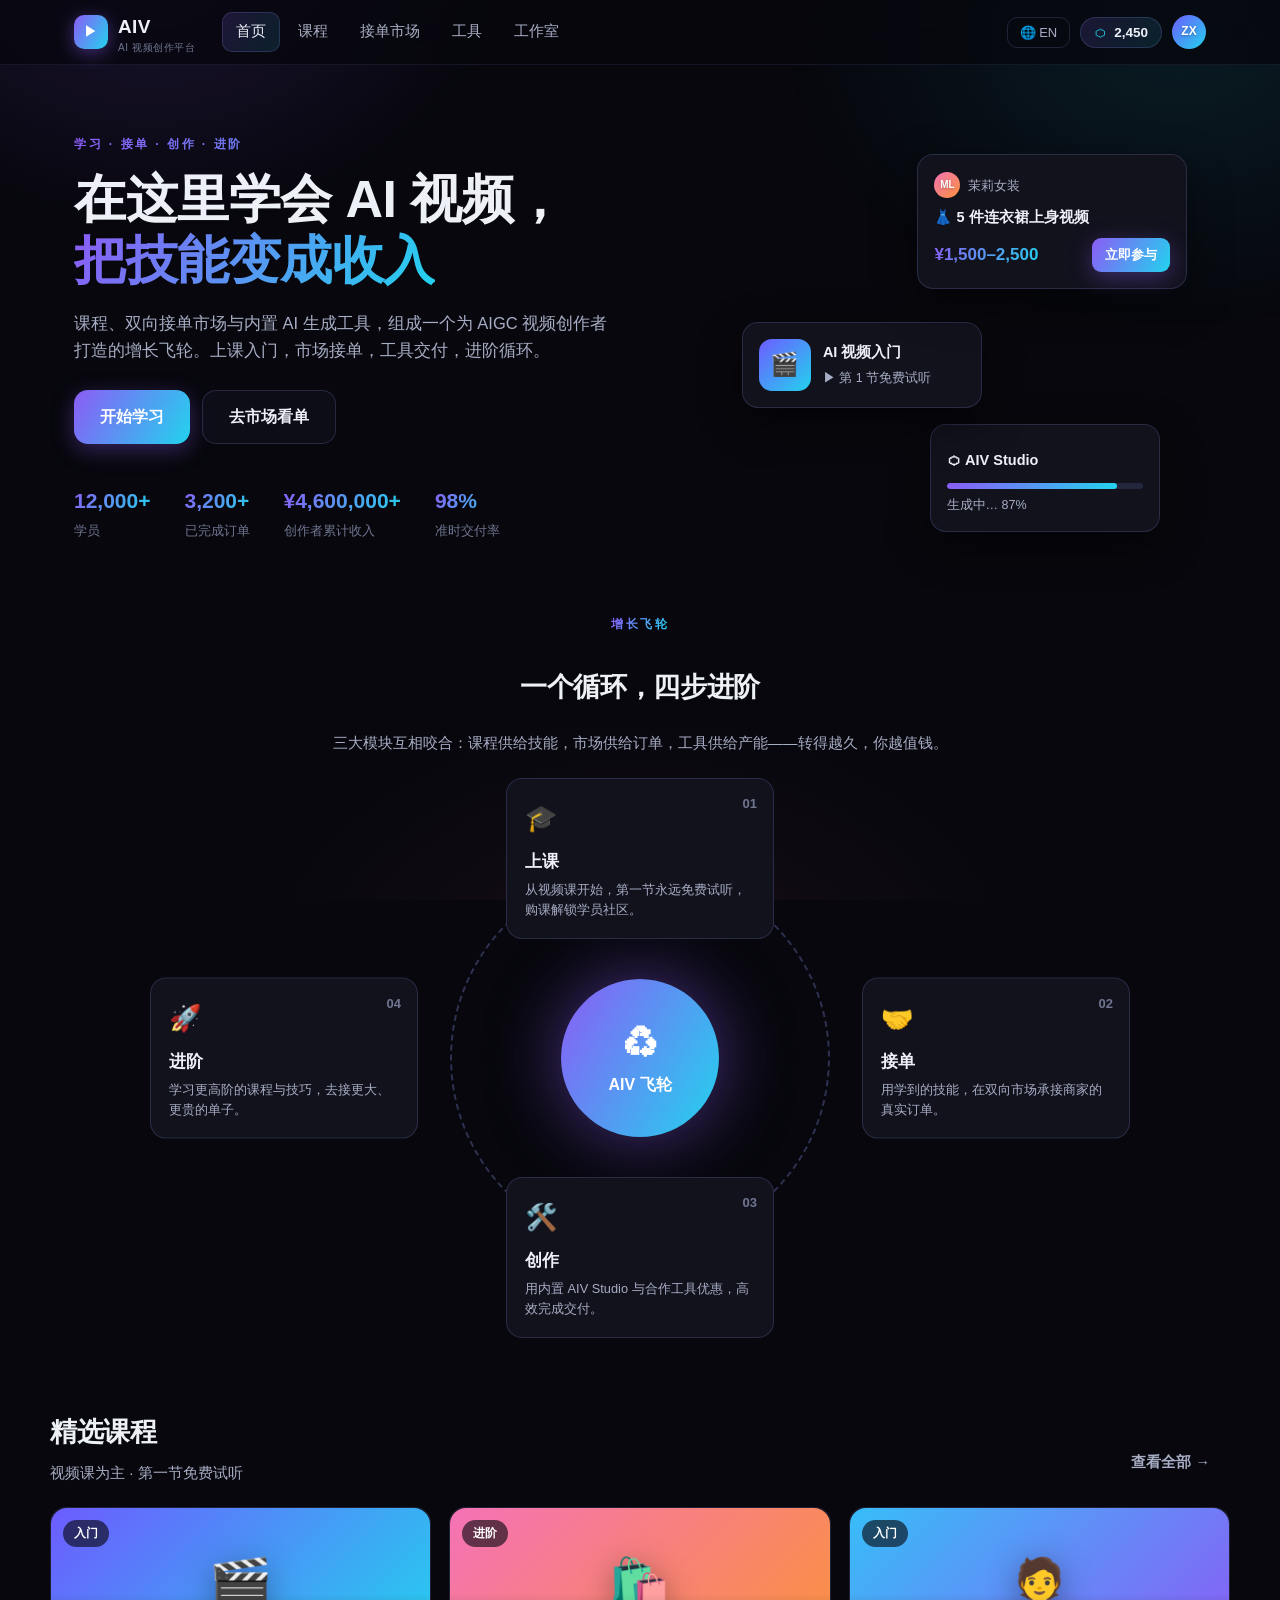
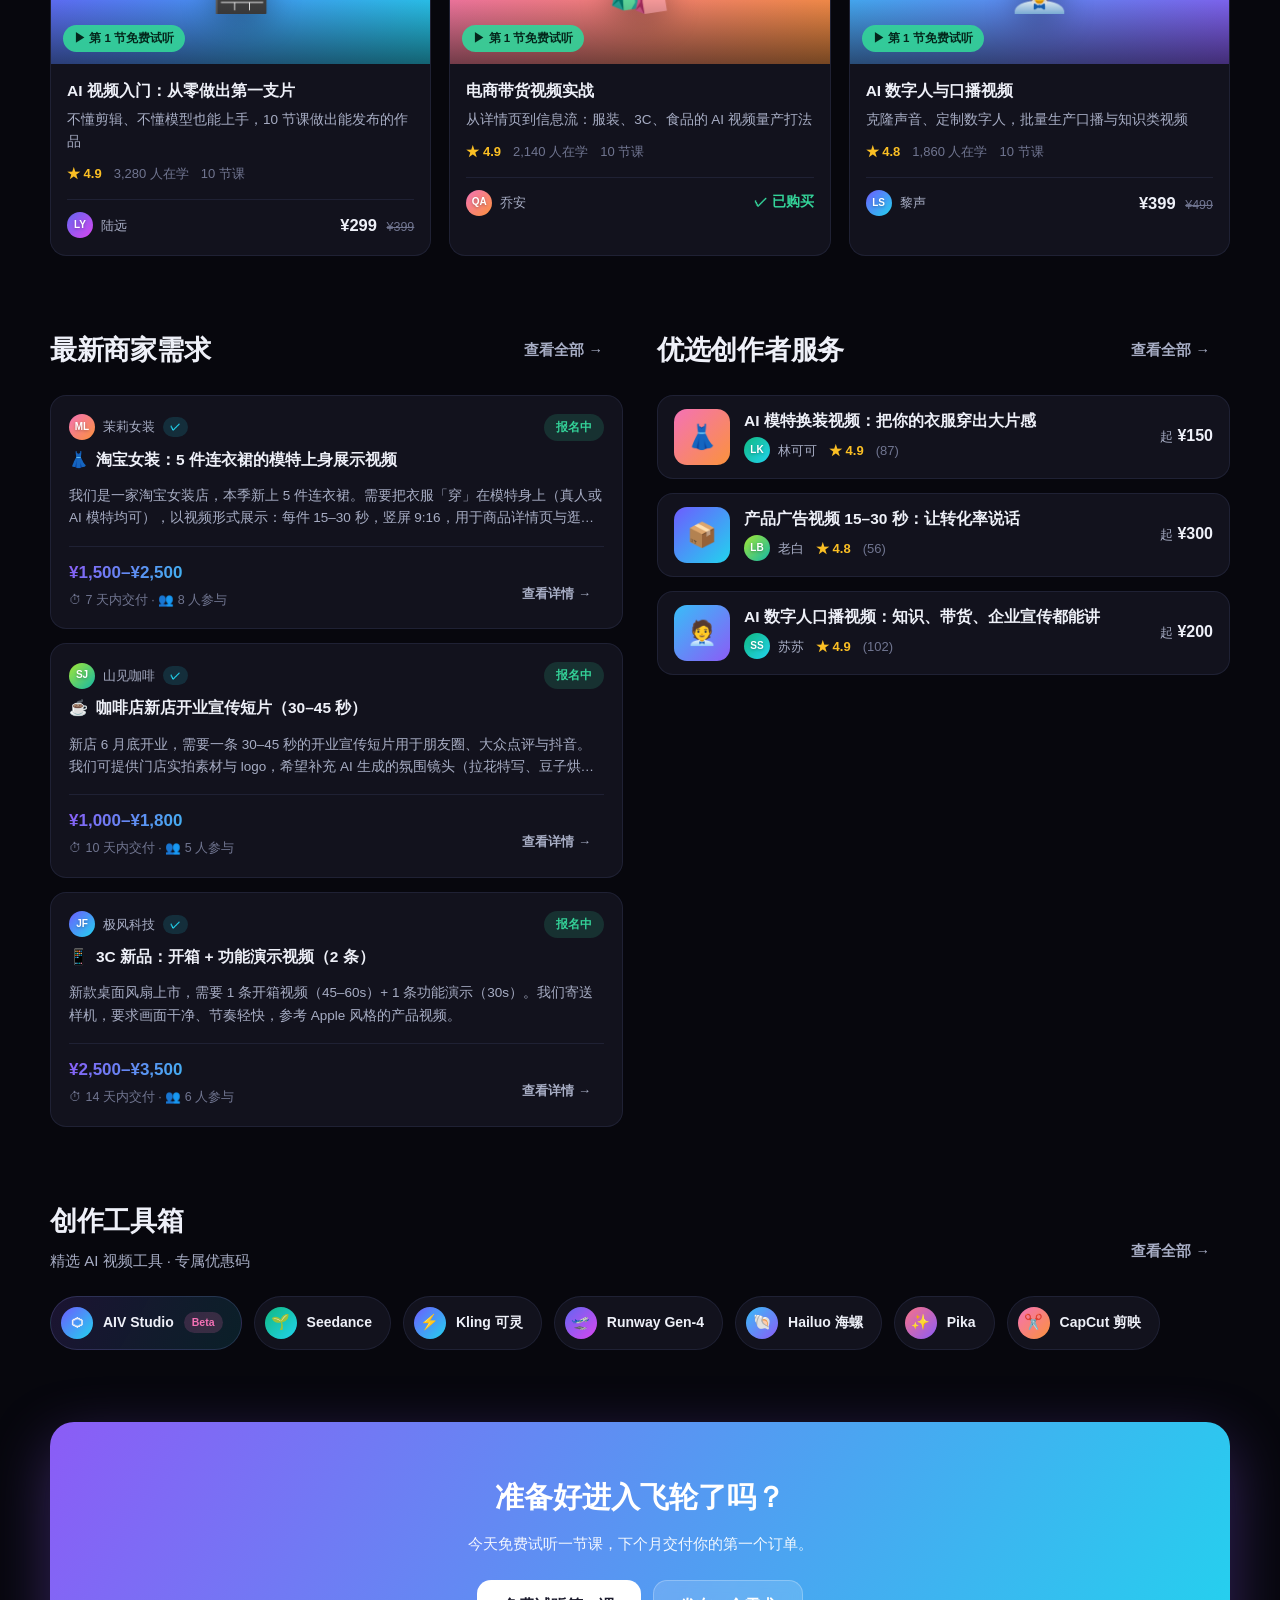
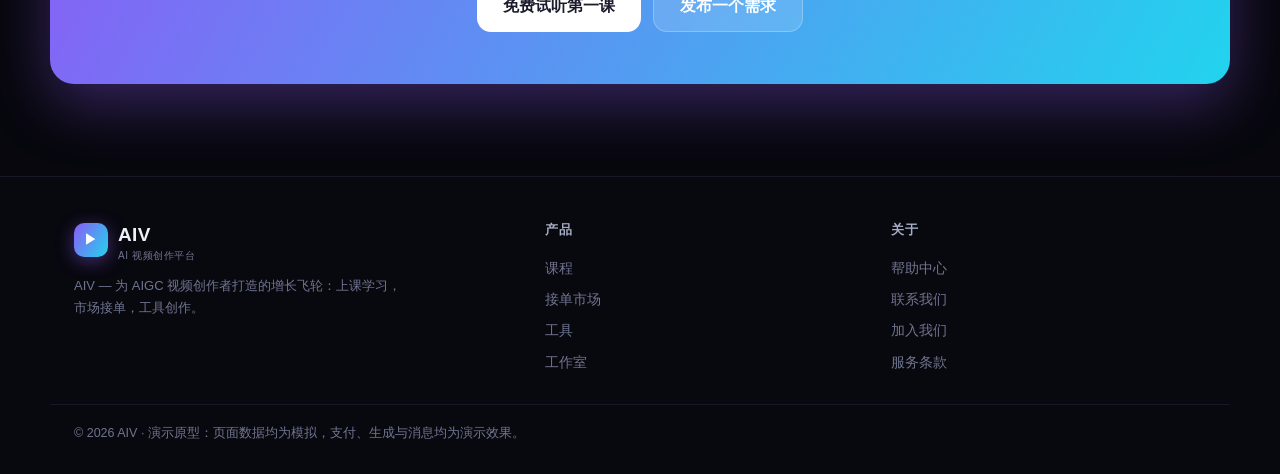
==== index.html @ 436f3bd3 "AIV: bilingual AIGC video platform prototype (courses + marketplace + tools/studio) Static front-end" ====
<!doctype html>
<html lang="zh-CN">
<head>
  <meta charset="utf-8">
  <meta name="viewport" content="width=device-width, initial-scale=1">
  <meta name="description" content="AIV — Learn, earn & create AI videos. 学AI视频、接单赚钱、一站创作。">
  <title>AIV · AI 视频创作平台 — 学习 · 接单 · 创作</title>
  <link rel="icon" href="data:image/svg+xml,<svg xmlns='http://www.w3.org/2000/svg' viewBox='0 0 100 100'><defs><linearGradient id='g' x1='0' y1='0' x2='1' y2='1'><stop offset='0' stop-color='%238b5cf6'/><stop offset='1' stop-color='%2322d3ee'/></linearGradient></defs><rect width='100' height='100' rx='24' fill='url(%23g)'/><path d='M40 30 L72 50 L40 70 Z' fill='white'/></svg>">
  <link rel="stylesheet" href="styles.css">
</head>
<body>
  <div id="bg-glow"></div>
  <header id="nav"></header>
  <main id="app"></main>
  <footer id="footer"></footer>
  <div id="modal-root"></div>
  <div id="toast-root"></div>

  <script src="i18n.js"></script>
  <script src="data.js"></script>
  <script src="core.js"></script>
  <script src="pages.js"></script>
</body>
</html>
---- styles.css ----
/* ========= AIV design system ========= */

:root {
  --bg: #07070d;
  --surface: #0e0e17;
  --card: #12121d;
  --card2: #181827;
  --line: rgba(148, 163, 255, 0.10);
  --line2: rgba(148, 163, 255, 0.18);
  --tx: #eef0f8;
  --tx2: #a7adc4;
  --tx3: #707590;
  --vio: #8b5cf6;
  --cy: #22d3ee;
  --pk: #f472b6;
  --gold: #fbbf24;
  --grn: #34d399;
  --red: #fb7185;
  --grad: linear-gradient(120deg, #8b5cf6, #22d3ee);
  --grad-soft: linear-gradient(120deg, rgba(139, 92, 246, .16), rgba(34, 211, 238, .12));
  --r: 16px;
  --r-sm: 10px;
  --shadow: 0 14px 44px rgba(0, 0, 0, .45);
  --font: -apple-system, BlinkMacSystemFont, "SF Pro Display", "Segoe UI", Roboto, "PingFang SC", "Hiragino Sans GB", "Microsoft YaHei", "Noto Sans SC", sans-serif;
}

* { margin: 0; padding: 0; box-sizing: border-box; }
html { scroll-behavior: smooth; }
body {
  background: var(--bg);
  color: var(--tx);
  font-family: var(--font);
  font-size: 15px;
  line-height: 1.65;
  -webkit-font-smoothing: antialiased;
}
a { color: inherit; text-decoration: none; }
button { font-family: inherit; color: inherit; background: none; border: none; cursor: pointer; font-size: inherit; }
ul, ol { list-style: none; }
img { max-width: 100%; }
::selection { background: rgba(139, 92, 246, .4); }

::-webkit-scrollbar { width: 10px; height: 10px; }
::-webkit-scrollbar-thumb { background: #23233a; border-radius: 6px; }
::-webkit-scrollbar-track { background: transparent; }

/* background glow */
#bg-glow { position: fixed; inset: 0; z-index: -1; pointer-events: none;
  background:
    radial-gradient(560px 420px at 12% -4%, rgba(139, 92, 246, .16), transparent 64%),
    radial-gradient(620px 460px at 92% 4%, rgba(34, 211, 238, .10), transparent 64%),
    radial-gradient(700px 520px at 50% 112%, rgba(244, 114, 182, .07), transparent 64%);
}

.container { max-width: 1180px; margin: 0 auto; padding: 0 24px; }
.section { padding: 36px 0; }
.muted { color: var(--tx2); }
.sm-text { font-size: 12.5px; }
.center { text-align: center; }
.top0 { margin-top: 0 !important; }
.clamp1 { display: -webkit-box; -webkit-line-clamp: 1; -webkit-box-orient: vertical; overflow: hidden; }
.clamp2 { display: -webkit-box; -webkit-line-clamp: 2; -webkit-box-orient: vertical; overflow: hidden; }

/* gradients */
.g1 { background: linear-gradient(135deg, #6d5cff, #22d3ee); }
.g2 { background: linear-gradient(135deg, #f472b6, #fb923c); }
.g3 { background: linear-gradient(135deg, #10b981, #22d3ee); }
.g4 { background: linear-gradient(135deg, #f59e0b, #ef4444); }
.g5 { background: linear-gradient(135deg, #6366f1, #d946ef); }
.g6 { background: linear-gradient(135deg, #38bdf8, #8b5cf6); }
.g7 { background: linear-gradient(135deg, #a3e635, #14b8a6); }
.g8 { background: linear-gradient(135deg, #fb7185, #8b5cf6); }

/* page transition */
.page-enter { animation: fadeUp .4s ease both; }
@keyframes fadeUp { from { opacity: 0; transform: translateY(14px); } to { opacity: 1; transform: none; } }

/* ========= nav ========= */
#nav { position: sticky; top: 0; z-index: 50; background: rgba(7, 7, 13, .78); backdrop-filter: blur(18px); -webkit-backdrop-filter: blur(18px); border-bottom: 1px solid var(--line); }
.nav-inner { display: flex; align-items: center; gap: 26px; height: 64px; }
.logo { display: flex; align-items: center; gap: 10px; font-weight: 800; font-size: 19px; letter-spacing: .4px; }
.logo-mark { width: 34px; height: 34px; border-radius: 10px; background: var(--grad); display: grid; place-items: center; font-size: 13px; color: #fff; box-shadow: 0 4px 18px rgba(139, 92, 246, .45); }
.logo-text small { display: block; font-size: 10px; font-weight: 500; color: var(--tx3); letter-spacing: .6px; line-height: 1.1; }
.nav-links { display: flex; gap: 4px; flex: 1; }
.nav-links a { padding: 8px 14px; border-radius: 10px; color: var(--tx2); font-weight: 500; font-size: 14.5px; transition: .18s; }
.nav-links a:hover { color: var(--tx); background: rgba(148, 163, 255, .08); }
.nav-links a.on { color: var(--tx); background: var(--grad-soft); box-shadow: inset 0 0 0 1px var(--line2); }
.nav-right { display: flex; align-items: center; gap: 10px; }
.lang-btn { padding: 7px 12px; border-radius: 10px; border: 1px solid var(--line2); color: var(--tx2); font-size: 13px; transition: .18s; }
.lang-btn:hover { color: var(--tx); border-color: var(--vio); }
.token-pill { display: flex; align-items: center; gap: 6px; padding: 7px 13px; border-radius: 999px; background: var(--grad-soft); border: 1px solid var(--line2); color: var(--cy); font-size: 13.5px; transition: .18s; }
.token-pill b { color: var(--tx); }
.token-pill:hover { border-color: var(--cy); }
.nav-avatar { border-radius: 50%; transition: .18s; }
.nav-avatar.on .avatar, .nav-avatar:hover .avatar { box-shadow: 0 0 0 2px var(--bg), 0 0 0 4px var(--vio); }

/* ========= avatar ========= */
.avatar { width: 34px; height: 34px; border-radius: 50%; display: inline-grid; place-items: center; font-size: 12px; font-weight: 700; color: #fff; flex: none; text-shadow: 0 1px 3px rgba(0,0,0,.3); }
.avatar.sm { width: 26px; height: 26px; font-size: 10px; }
.avatar.lg { width: 52px; height: 52px; font-size: 17px; }
.avatar.xl { width: 96px; height: 96px; font-size: 30px; box-shadow: 0 0 0 4px var(--bg), 0 0 0 6px var(--line2); }

/* ========= buttons / chips ========= */
.btn { display: inline-flex; align-items: center; justify-content: center; gap: 7px; padding: 10px 20px; border-radius: 12px; font-weight: 600; font-size: 14.5px; transition: .18s; white-space: nowrap; }
.btn.primary { background: var(--grad); color: #fff; box-shadow: 0 6px 22px rgba(139, 92, 246, .35); }
.btn.primary:hover { transform: translateY(-1px); box-shadow: 0 10px 28px rgba(139, 92, 246, .5); }
.btn.outline { border: 1px solid var(--line2); color: var(--tx); background: rgba(148, 163, 255, .04); }
.btn.outline:hover { border-color: var(--vio); background: rgba(139, 92, 246, .1); }
.btn.ghost { color: var(--tx2); }
.btn.ghost:hover { color: var(--tx); background: rgba(148, 163, 255, .08); }
.btn.white { background: #fff; color: #1b1b2c; }
.btn.white:hover { transform: translateY(-1px); }
.btn.glass { background: rgba(255, 255, 255, .14); color: #fff; backdrop-filter: blur(6px); border: 1px solid rgba(255, 255, 255, .25); }
.btn.glass:hover { background: rgba(255, 255, 255, .22); }
.btn.lg { padding: 13px 26px; font-size: 15.5px; border-radius: 14px; }
.btn.sm { padding: 6px 13px; font-size: 13px; border-radius: 9px; }
.btn.block { width: 100%; margin-top: 10px; }

.chips { display: flex; gap: 8px; flex-wrap: wrap; margin-bottom: 22px; }
.chip { padding: 7px 16px; border-radius: 999px; border: 1px solid var(--line2); color: var(--tx2); font-size: 13.5px; transition: .18s; }
.chip:hover { color: var(--tx); border-color: var(--vio); }
.chip.on { background: var(--grad); color: #fff; border-color: transparent; font-weight: 600; }

/* ========= hero ========= */
.hero { display: grid; grid-template-columns: 1.15fr .85fr; gap: 40px; align-items: center; padding-top: 64px; padding-bottom: 30px; }
.eyebrow { font-size: 12px; font-weight: 700; letter-spacing: 2.5px; text-transform: uppercase; background: var(--grad); -webkit-background-clip: text; background-clip: text; color: transparent; margin-bottom: 14px; }
.hero h1 { font-size: clamp(34px, 4.6vw, 52px); line-height: 1.18; font-weight: 800; letter-spacing: -.5px; }
.grad-text { background: var(--grad); -webkit-background-clip: text; background-clip: text; color: transparent; }
.hero-sub { color: var(--tx2); font-size: 16.5px; margin: 18px 0 26px; max-width: 540px; }
.cta-row { display: flex; gap: 12px; flex-wrap: wrap; }
.cta-row.center { justify-content: center; }
.hero-stats { display: flex; gap: 34px; margin-top: 40px; flex-wrap: wrap; }
.hstat b { display: block; font-size: 21px; font-weight: 800; background: var(--grad); -webkit-background-clip: text; background-clip: text; color: transparent; }
.hstat span { color: var(--tx3); font-size: 12.5px; }

.hero-right { position: relative; height: 420px; }
.float-card { position: absolute; background: var(--card); border: 1px solid var(--line2); border-radius: var(--r); padding: 16px; box-shadow: var(--shadow); animation: floaty 6s ease-in-out infinite; }
.fc1 { top: 6%; right: 4%; width: 270px; z-index: 3; }
.fc2 { top: 46%; left: 0; width: 240px; display: flex; gap: 12px; align-items: center; animation-delay: 1.6s; z-index: 2; }
.fc3 { bottom: 4%; right: 10%; width: 230px; animation-delay: 3s; z-index: 1; }
.fc-title { font-weight: 700; margin: 8px 0; font-size: 14.5px; }
.fc2 .fc-title { margin: 0 0 3px; }
.fc-foot { display: flex; align-items: center; justify-content: space-between; }
.fc-course-cover { width: 52px; height: 52px; border-radius: 13px; display: grid; place-items: center; font-size: 23px; flex: none; }
@keyframes floaty { 0%, 100% { transform: translateY(0); } 50% { transform: translateY(-12px); } }
.gen-bar { height: 6px; border-radius: 4px; background: rgba(148, 163, 255, .14); overflow: hidden; margin: 10px 0 6px; }
.gen-fill { height: 100%; width: 87%; border-radius: 4px; background: var(--grad); animation: genfill 2.6s ease-in-out infinite alternate; }
.gen-fill.slow { animation: genfill2 8.5s linear forwards; }
@keyframes genfill { from { width: 55%; } to { width: 92%; } }
@keyframes genfill2 { from { width: 4%; } to { width: 96%; } }

/* ========= sections ========= */
.sec-head { display: flex; align-items: flex-end; justify-content: space-between; gap: 16px; margin-bottom: 22px; }
.sec-head.center { flex-direction: column; align-items: center; text-align: center; }
.sec-head h2 { font-size: 27px; font-weight: 800; letter-spacing: -.3px; }
.sec-sub { color: var(--tx2); margin-top: 6px; max-width: 640px; }
.page-head { padding-top: 44px; }
.page-head h1 { font-size: 33px; font-weight: 800; letter-spacing: -.4px; }
.page-head-row { display: flex; align-items: flex-start; justify-content: space-between; gap: 18px; flex-wrap: wrap; }
.head-actions { display: flex; gap: 10px; align-items: center; }
.block-title { font-size: 19px; font-weight: 750; margin: 30px 0 14px; }
.count { display: inline-grid; place-items: center; min-width: 22px; height: 22px; padding: 0 7px; border-radius: 999px; background: rgba(139, 92, 246, .22); color: #c4b5fd; font-size: 12px; font-weight: 700; vertical-align: 2px; }

/* ========= grids / cards ========= */
.grid { display: grid; gap: 18px; }
.grid.cols3 { grid-template-columns: repeat(3, 1fr); }
.grid.cols2 { grid-template-columns: repeat(2, 1fr); }
.gap-lg { gap: 34px; }
.stack { display: grid; gap: 14px; }
.stack.sm-gap { gap: 10px; }

.card { background: var(--card); border: 1px solid var(--line); border-radius: var(--r); transition: .2s; }
a.card:hover, .work-card:hover { transform: translateY(-3px); border-color: var(--line2); box-shadow: var(--shadow); }
.card-body { padding: 16px; }
.card-body.tight { padding: 12px 14px; }
.card-title { font-size: 15.5px; font-weight: 700; line-height: 1.45; }
.card-sub { color: var(--tx2); font-size: 13.5px; margin-top: 6px; }
.t-emoji { margin-right: 8px; }

.cover { position: relative; height: 156px; border-radius: var(--r) var(--r) 0 0; display: grid; place-items: center; overflow: hidden; }
.cover.sm { height: 120px; }
.cover-emoji { font-size: 52px; filter: drop-shadow(0 6px 16px rgba(0, 0, 0, .35)); }
.cover::after { content: ''; position: absolute; inset: 0; background: linear-gradient(180deg, transparent 55%, rgba(7, 7, 13, .55)); }
.badge { position: absolute; padding: 4px 11px; border-radius: 999px; font-size: 11.5px; font-weight: 700; z-index: 2; }
.badge.lvl { top: 12px; left: 12px; background: rgba(7, 7, 13, .62); backdrop-filter: blur(6px); color: #fff; }
.badge.lvl.static { position: static; background: rgba(139, 92, 246, .2); color: #c4b5fd; }
.badge.trial { bottom: 12px; left: 12px; background: rgba(52, 211, 153, .92); color: #04261b; }
.badge.trial.sm { position: static; font-size: 10.5px; padding: 2px 8px; background: rgba(52, 211, 153, .18); color: var(--grn); }

.meta-row { display: flex; align-items: center; gap: 12px; color: var(--tx3); font-size: 13px; margin-top: 10px; flex-wrap: wrap; }
.meta-row.lg { font-size: 14px; margin: 14px 0 4px; }
.rating { color: var(--gold); font-weight: 700; }
.stars .star { color: #3a3a55; font-size: 13px; }
.stars .star.on { color: var(--gold); }
.card-foot { display: flex; align-items: center; justify-content: space-between; margin-top: 14px; padding-top: 12px; border-top: 1px solid var(--line); }
.who { display: inline-flex; align-items: center; gap: 8px; font-size: 13px; color: var(--tx2); }
.who.lg { font-size: 14.5px; gap: 12px; margin: 10px 0; }
.price { font-weight: 800; font-size: 16.5px; }
.price s { color: var(--tx3); font-weight: 500; font-size: 12.5px; margin-left: 5px; }
.enrolled-tag { color: var(--grn); font-size: 13.5px; }

/* brief card */
.brief-card { padding: 18px; display: flex; flex-direction: column; gap: 8px; }
.brief-top { display: flex; align-items: center; justify-content: space-between; gap: 10px; flex-wrap: wrap; }
.brief-top.lg { margin-bottom: 14px; }
.status { padding: 4px 12px; border-radius: 999px; font-size: 11.5px; font-weight: 700; }
.status.open { background: rgba(52, 211, 153, .16); color: var(--grn); }
.status.review { background: rgba(251, 191, 36, .15); color: var(--gold); }
.status.prog, .status.done { background: rgba(34, 211, 238, .14); color: var(--cy); }
.vbadge { display: inline-flex; align-items: center; gap: 3px; padding: 1px 7px; border-radius: 999px; background: rgba(34, 211, 238, .15); color: var(--cy); font-size: 10.5px; font-weight: 700; }
.minebadge { padding: 1px 8px; border-radius: 999px; background: rgba(244, 114, 182, .16); color: var(--pk); font-size: 10.5px; font-weight: 700; }
.brief-foot { display: flex; align-items: flex-end; justify-content: space-between; margin-top: 8px; padding-top: 12px; border-top: 1px solid var(--line); }
.brief-budget { font-weight: 800; font-size: 17px; background: var(--grad); -webkit-background-clip: text; background-clip: text; color: transparent; }
.brief-meta { color: var(--tx3); font-size: 12.5px; margin-top: 3px; }

/* gig card */
.gig-card .card-body { display: flex; flex-direction: column; gap: 2px; }
.lvl-tag { padding: 2px 8px; border-radius: 999px; background: rgba(139, 92, 246, .16); color: #c4b5fd; font-size: 10.5px; font-weight: 700; }
.dot-on { width: 8px; height: 8px; border-radius: 50%; background: var(--grn); display: inline-block; box-shadow: 0 0 8px var(--grn); }
.cert-mini { color: #c4b5fd; }
.gig-row { display: flex; align-items: center; gap: 14px; padding: 13px 16px; }
.gig-row-cover { width: 56px; height: 56px; border-radius: 13px; display: grid; place-items: center; font-size: 24px; flex: none; }
.gig-row-body { flex: 1; min-width: 0; }
.gig-row-body .meta-row { margin-top: 5px; }
.gig-row-price { text-align: right; }
.gig-row-price b { font-size: 16px; }

/* ========= flywheel ========= */
.fly-wrap { position: relative; height: 560px; max-width: 980px; margin: 10px auto 0; }
.fly-ring { position: absolute; top: 50%; left: 50%; width: 380px; height: 380px; margin: -190px 0 0 -190px; border: 2px dashed rgba(148, 163, 255, .28); border-radius: 50%; animation: spin 40s linear infinite; }
.fly-ring::before, .fly-ring::after { content: '➤'; position: absolute; color: var(--vio); font-size: 17px; }
.fly-ring::before { top: -11px; left: 50%; transform: rotate(0deg); }
.fly-ring::after { bottom: -11px; left: 50%; transform: rotate(180deg); }
@keyframes spin { to { transform: rotate(360deg); } }
.fly-hub { position: absolute; top: 50%; left: 50%; transform: translate(-50%, -50%); width: 158px; height: 158px; border-radius: 50%; background: var(--grad); display: grid; place-items: center; align-content: center; gap: 4px; font-weight: 800; font-size: 16px; color: #fff; box-shadow: 0 0 70px rgba(139, 92, 246, .5); text-align: center; z-index: 2; }
.fly-hub span { font-size: 30px; animation: spin 9s linear infinite; }
.fly-node { position: absolute; width: 268px; background: var(--card); border: 1px solid var(--line2); border-radius: var(--r); padding: 18px; transition: .2s; z-index: 3; }
.fly-node:hover { transform: translateY(-4px); border-color: var(--vio); box-shadow: var(--shadow); }
.fly-node h4 { font-size: 16.5px; margin: 8px 0 5px; }
.fly-node p { color: var(--tx2); font-size: 12.8px; line-height: 1.55; }
.fly-num { position: absolute; top: 14px; right: 16px; font-weight: 800; font-size: 13px; color: var(--tx3); }
.fly-icon { font-size: 26px; }
.fly-node.n1 { top: 0; left: 50%; transform: translateX(-50%); }
.fly-node.n2 { top: 50%; right: 0; transform: translateY(-50%); }
.fly-node.n3 { bottom: 0; left: 50%; transform: translateX(-50%); }
.fly-node.n4 { top: 50%; left: 0; transform: translateY(-50%); }
.fly-node.n1:hover { transform: translateX(-50%) translateY(-4px); }
.fly-node.n3:hover { transform: translateX(-50%) translateY(-4px); }
.fly-node.n2:hover, .fly-node.n4:hover { transform: translateY(calc(-50% - 4px)); }

/* ========= tool strip / cards ========= */
.tool-strip { display: flex; gap: 12px; flex-wrap: wrap; }
.tool-pill { display: inline-flex; align-items: center; gap: 10px; padding: 10px 18px 10px 10px; border-radius: 999px; background: var(--card); border: 1px solid var(--line); font-weight: 650; font-size: 14px; transition: .18s; }
.tool-pill:hover { border-color: var(--vio); transform: translateY(-2px); }
.tool-pill .tool-logo { width: 32px; height: 32px; border-radius: 50%; font-size: 15px; }
.studio-pill { background: var(--grad-soft); border-color: var(--line2); }
.beta-tag { padding: 2px 8px; border-radius: 999px; background: rgba(244, 114, 182, .18); color: var(--pk); font-size: 10.5px; font-weight: 800; vertical-align: 4px; }

.tool-card { padding: 18px; display: flex; flex-direction: column; gap: 10px; }
.tool-head { display: flex; align-items: center; gap: 12px; }
.tool-head > div { flex: 1; }
.tool-logo { width: 46px; height: 46px; border-radius: 13px; display: grid; place-items: center; font-size: 21px; flex: none; }
.deal-badge { padding: 3px 10px; border-radius: 999px; background: rgba(251, 191, 36, .14); color: var(--gold); font-size: 11px; font-weight: 800; }
.deal-line { font-size: 13.5px; color: var(--grn); font-weight: 600; }
.code-row { display: flex; align-items: center; gap: 9px; margin-top: 2px; flex-wrap: wrap; }
.promo { flex: 1; min-width: 90px; padding: 8px 13px; border-radius: 10px; border: 1.5px dashed var(--line2); background: rgba(148, 163, 255, .05); font-weight: 800; letter-spacing: 1.5px; font-size: 13.5px; color: var(--cy); text-align: center; }

/* studio banner */
.studio-banner { display: grid; grid-template-columns: 1.1fr .9fr; gap: 28px; align-items: center; background: linear-gradient(120deg, rgba(139, 92, 246, .28), rgba(34, 211, 238, .16)), var(--card); border: 1px solid var(--line2); border-radius: 22px; padding: 30px 34px; transition: .2s; }
.studio-banner:hover { border-color: var(--vio); box-shadow: var(--shadow); }
.sb-title { font-size: 23px; font-weight: 800; margin-bottom: 8px; }
.sb-left p { color: var(--tx2); margin-bottom: 16px; }
.sb-right { background: rgba(7, 7, 13, .5); border: 1px solid var(--line2); border-radius: var(--r); padding: 18px; }
.sb-prompt { font-size: 13.5px; color: var(--tx2); font-style: italic; }

/* ========= CTA band ========= */
.cta-band { background: var(--grad); border-radius: 24px; padding: 52px 30px; text-align: center; color: #fff; box-shadow: 0 20px 60px rgba(139, 92, 246, .35); }
.cta-band h2 { font-size: 29px; font-weight: 800; }
.cta-band p { opacity: .92; margin: 10px 0 24px; }

/* ========= detail pages ========= */
.detail-grid { display: grid; grid-template-columns: 1fr 332px; gap: 34px; align-items: start; }
.detail-main { min-width: 0; }
.detail-side { position: sticky; top: 84px; display: grid; gap: 16px; }
.crumb { color: var(--tx3); font-size: 13.5px; display: inline-block; margin-bottom: 14px; transition: .15s; }
.crumb:hover { color: var(--tx); }
.detail-title { font-size: 27px; font-weight: 800; line-height: 1.3; letter-spacing: -.3px; margin-bottom: 8px; }
.detail-desc { color: var(--tx2); font-size: 15px; margin-top: 10px; }
.side-card { padding: 20px; }
.side-card h4 { font-size: 14.5px; margin-bottom: 10px; }
.side-price { font-size: 27px; font-weight: 800; }
.side-price s { font-size: 14px; color: var(--tx3); font-weight: 500; margin-left: 6px; }
.side-budget-label { color: var(--tx3); font-size: 12px; font-weight: 700; letter-spacing: 1px; text-transform: uppercase; }
.side-rows { margin-top: 14px; display: grid; gap: 2px; }
.side-row { display: flex; justify-content: space-between; padding: 8px 0; border-bottom: 1px solid var(--line); font-size: 13.5px; color: var(--tx2); }
.side-row:last-child { border-bottom: 0; }
.side-row b { color: var(--tx); }
.divider { height: 1px; background: var(--line); margin: 18px 0 14px; }
.inc-list { display: grid; gap: 9px; color: var(--tx2); font-size: 13.5px; }
.side-enrolled { color: var(--grn); font-weight: 800; font-size: 16px; margin-bottom: 10px; }
.next-card .next-course { display: flex; gap: 12px; align-items: center; margin-top: 8px; transition: .15s; }
.next-card .next-course:hover { opacity: .85; }
.next-course b { font-size: 14px; line-height: 1.4; display: block; }

/* player */
.player { position: relative; border-radius: 18px; aspect-ratio: 16 / 9; margin: 22px 0 26px; overflow: hidden; display: flex; flex-direction: column; justify-content: space-between; border: 1px solid var(--line2); }
.player::before { content: ''; position: absolute; inset: 0; background: radial-gradient(420px 300px at 50% 30%, rgba(255, 255, 255, .14), transparent 60%), linear-gradient(180deg, rgba(7, 7, 13, .25), rgba(7, 7, 13, .82)); }
.player-center { flex: 1; display: grid; place-items: center; position: relative; }
.play-btn { width: 76px; height: 76px; border-radius: 50%; background: rgba(255, 255, 255, .94); color: #15152a; font-size: 25px; display: grid; place-items: center; padding-left: 5px; box-shadow: 0 14px 44px rgba(0, 0, 0, .5); transition: .2s; }
.play-btn:hover { transform: scale(1.08); }
.player-bar { position: relative; display: flex; align-items: center; gap: 12px; padding: 14px 18px 10px; font-size: 13.5px; font-weight: 600; }
.player-bar .l-dur { margin-left: auto; }
.player-progress { position: relative; height: 4px; background: rgba(255, 255, 255, .16); margin: 0 18px 14px; border-radius: 4px; overflow: hidden; }
.pp-fill { width: 0; height: 100%; background: var(--grad); border-radius: 4px; }
.player.playing .pp-fill { animation: genfill2 60s linear forwards; }
.eq { display: none; gap: 2.5px; align-items: flex-end; height: 14px; }
.eq i { width: 3px; background: var(--cy); border-radius: 2px; animation: eq 0.9s ease-in-out infinite; }
.eq i:nth-child(1) { height: 60%; }
.eq i:nth-child(2) { height: 100%; animation-delay: .2s; }
.eq i:nth-child(3) { height: 75%; animation-delay: .45s; }
@keyframes eq { 0%, 100% { transform: scaleY(.5); } 50% { transform: scaleY(1); } }
.player.playing .eq { display: inline-flex; }
.player.playing .play-btn { opacity: 0; pointer-events: none; }

/* tabs */
.tabs { display: flex; gap: 4px; border-bottom: 1px solid var(--line); margin-top: 26px; overflow-x: auto; scrollbar-width: none; }
.tabs::-webkit-scrollbar { display: none; }
.tab { padding: 11px 18px; color: var(--tx2); font-weight: 600; font-size: 14.5px; border-bottom: 2px solid transparent; margin-bottom: -1px; white-space: nowrap; transition: .15s; }
.tab:hover { color: var(--tx); }
.tab.on { color: var(--tx); border-bottom-color: var(--vio); }
.tab-body { padding-top: 22px; }
.sub-tabs { display: flex; gap: 8px; margin-bottom: 16px; }

/* course detail bits */
.learn-grid { display: grid; grid-template-columns: 1fr 1fr; gap: 10px; }
.learn-item { background: var(--card); border: 1px solid var(--line); border-radius: var(--r-sm); padding: 12px 15px; font-size: 13.8px; color: var(--tx2); }
.instructor-card { display: flex; align-items: center; gap: 15px; padding: 18px; }
.instructor-card > div { flex: 1; }
.instructor-card p { font-size: 13px; }
.lessons { display: grid; gap: 8px; }
.lesson { display: flex; align-items: center; gap: 14px; background: var(--card); border: 1px solid var(--line); border-radius: var(--r-sm); padding: 13px 16px; cursor: pointer; transition: .15s; }
.lesson:hover { border-color: var(--line2); background: var(--card2); }
.lesson.locked { opacity: .55; }
.l-idx { font-weight: 800; color: var(--tx3); font-size: 12.5px; width: 22px; }
.l-title { flex: 1; font-size: 14px; font-weight: 550; }
.l-dur { color: var(--tx3); font-size: 12.5px; font-variant-numeric: tabular-nums; }
.l-ico { width: 26px; text-align: center; font-size: 12px; color: var(--cy); }

/* community */
.post-compose { display: flex; gap: 10px; align-items: center; margin-bottom: 16px; }
.post-compose .f-input { flex: 1; margin: 0; }
.post { background: var(--card); border: 1px solid var(--line); border-radius: var(--r); padding: 16px 18px; margin-bottom: 12px; }
.post.pinned { border-color: rgba(251, 191, 36, .35); background: linear-gradient(120deg, rgba(251, 191, 36, .05), transparent 50%), var(--card); }
.post-head { display: flex; align-items: center; gap: 10px; justify-content: space-between; flex-wrap: wrap; }
.pin-tag { color: var(--gold); font-size: 11.5px; font-weight: 700; }
.post-body { margin: 10px 0 8px; font-size: 14px; color: var(--tx); }
.post-foot { color: var(--tx3); font-size: 12.5px; }
.community-locked { position: relative; border-radius: var(--r); overflow: hidden; }
.cl-blur { filter: blur(7px); opacity: .5; pointer-events: none; user-select: none; }
.cl-overlay { position: absolute; inset: 0; display: grid; place-items: center; align-content: center; gap: 8px; text-align: center; background: radial-gradient(420px 260px at 50% 40%, rgba(7, 7, 13, .25), rgba(7, 7, 13, .78)); padding: 24px; }
.cl-lock { font-size: 36px; }
.cl-overlay h3 { font-size: 19px; }
.cl-overlay p { color: var(--tx2); max-width: 420px; font-size: 13.5px; margin-bottom: 8px; }

/* marketplace */
.market-tabs { display: flex; gap: 10px; margin-bottom: 18px; }
.mtab { display: flex; align-items: center; gap: 9px; padding: 12px 22px; border-radius: 14px; border: 1px solid var(--line); background: var(--card); color: var(--tx2); font-weight: 700; font-size: 14.5px; transition: .18s; }
.mtab:hover { color: var(--tx); border-color: var(--line2); }
.mtab.on { background: var(--grad-soft); color: var(--tx); border-color: var(--line2); box-shadow: inset 0 0 0 1px var(--line2); }
.search-row { margin-top: 18px; }
.f-input.search { max-width: 460px; }
.empty { display: grid; place-items: center; padding: 60px; font-size: 40px; opacity: .4; }

.hw-band { background: var(--card); border: 1px solid var(--line); border-radius: 20px; padding: 26px 30px; }
.hw-band h3 { margin-bottom: 16px; font-size: 17px; }
.hw-steps { display: grid; grid-template-columns: repeat(3, 1fr); gap: 16px; }
.hw-step { display: flex; gap: 13px; align-items: flex-start; color: var(--tx2); font-size: 13.8px; }
.hw-step b { width: 30px; height: 30px; flex: none; border-radius: 50%; background: var(--grad); color: #fff; display: grid; place-items: center; font-size: 13px; }
.hw-mini ol { list-style: decimal; padding-left: 18px; color: var(--tx2); font-size: 13px; display: grid; gap: 7px; }

.req-card { padding: 18px 22px; }
.req-list { display: grid; gap: 9px; color: var(--tx2); font-size: 14px; }
.proposal { padding: 16px 18px; }
.proposal-foot { display: flex; align-items: center; justify-content: space-between; margin-top: 6px; }

/* gig detail */
.gallery { display: grid; grid-template-columns: 2fr 1fr; grid-template-rows: 130px 130px; gap: 12px; margin-top: 20px; }
.gal-item { position: relative; border-radius: 14px; display: grid; place-items: center; font-size: 38px; overflow: hidden; cursor: pointer; }
.gal-item.main { grid-row: span 2; font-size: 64px; }
.gal-item::after { content: ''; position: absolute; inset: 0; background: linear-gradient(180deg, transparent 50%, rgba(7, 7, 13, .45)); }
.play-mini { position: absolute; bottom: 10px; right: 12px; z-index: 2; width: 30px; height: 30px; border-radius: 50%; background: rgba(255, 255, 255, .92); color: #15152a; display: grid; place-items: center; font-size: 11px; font-style: normal; padding-left: 2px; }
.play-mini.lg { width: 44px; height: 44px; font-size: 15px; bottom: auto; right: auto; }
.pkg-grid { display: grid; grid-template-columns: repeat(3, 1fr); gap: 14px; }
.pkg { position: relative; background: var(--card); border: 1px solid var(--line); border-radius: var(--r); padding: 20px; display: flex; flex-direction: column; }
.pkg.pop { border-color: var(--vio); background: linear-gradient(160deg, rgba(139, 92, 246, .1), transparent 55%), var(--card); }
.pop-tag { position: absolute; top: -11px; left: 50%; transform: translateX(-50%); background: var(--grad); color: #fff; padding: 3px 13px; border-radius: 999px; font-size: 11px; font-weight: 800; white-space: nowrap; }
.pkg-name { font-weight: 800; color: var(--tx2); font-size: 13px; letter-spacing: 1px; text-transform: uppercase; }
.pkg-price { font-size: 25px; font-weight: 800; margin: 6px 0 2px; }
.pkg-meta { color: var(--tx3); font-size: 12.5px; margin-bottom: 12px; }
.pkg-feats { display: grid; gap: 7px; font-size: 13px; color: var(--tx2); flex: 1; margin-bottom: 14px; }
.cert-head { margin: 14px 0 8px; font-size: 13px; }
.cert-tags { display: flex; flex-wrap: wrap; gap: 7px; }
.cert-tag { padding: 5px 11px; border-radius: 999px; background: rgba(52, 211, 153, .12); color: var(--grn); font-size: 11.8px; font-weight: 650; }
.faq-item { padding: 15px 18px; }
.faq-item b { font-size: 14px; }
.faq-item p { font-size: 13.5px; margin-top: 6px; }

/* ========= studio page ========= */
.studio-grid { display: grid; grid-template-columns: 400px 1fr; gap: 26px; align-items: start; }
.studio-form { padding: 22px; position: sticky; top: 84px; }
.balance-box { display: flex; align-items: center; gap: 12px; background: var(--card); border: 1px solid var(--line2); padding: 10px 16px; border-radius: 14px; }
.balance-box b { color: var(--cy); font-size: 16px; }
.f-label { display: block; font-size: 12.5px; font-weight: 700; color: var(--tx2); margin: 14px 0 7px; letter-spacing: .3px; }
.f-input { width: 100%; background: rgba(148, 163, 255, .05); border: 1px solid var(--line2); border-radius: 12px; padding: 11px 14px; color: var(--tx); font-family: inherit; font-size: 14px; transition: .15s; }
.f-input:focus { outline: none; border-color: var(--vio); box-shadow: 0 0 0 3px rgba(139, 92, 246, .18); }
.f-input::placeholder { color: var(--tx3); }
textarea.f-input { resize: vertical; }
select.f-input { appearance: none; }
.f-row { display: grid; grid-template-columns: repeat(3, 1fr); gap: 12px; }
.f-row.two { grid-template-columns: 1fr 1fr; }
.prompt-area { min-height: 96px; }
.tip-line { font-size: 12px; color: var(--tx3); margin-top: 8px; }
.tip-line a { color: var(--cy); }
.seg { display: flex; gap: 6px; background: rgba(148, 163, 255, .06); border: 1px solid var(--line); padding: 4px; border-radius: 12px; flex-wrap: wrap; }
.seg-btn { flex: 1; padding: 8px 10px; border-radius: 9px; color: var(--tx2); font-size: 13px; font-weight: 600; transition: .15s; white-space: nowrap; }
.seg-btn:hover { color: var(--tx); }
.seg-btn.on { background: var(--grad); color: #fff; box-shadow: 0 3px 12px rgba(139, 92, 246, .35); }
.i2v-drop { margin-top: 10px; border: 1.5px dashed var(--line2); border-radius: 12px; padding: 22px; text-align: center; color: var(--tx3); font-size: 13px; cursor: pointer; transition: .15s; }
.i2v-drop:hover { border-color: var(--vio); color: var(--tx2); }
.cost-row { display: flex; align-items: center; justify-content: space-between; background: var(--grad-soft); border: 1px solid var(--line2); border-radius: 12px; padding: 13px 16px; margin-top: 18px; font-size: 14px; }
.cost-row b { color: var(--cy); font-size: 16px; }

.gen-grid { display: grid; grid-template-columns: repeat(2, 1fr); gap: 16px; }
.gen-card { background: var(--card); border: 1px solid var(--line); border-radius: var(--r); overflow: hidden; transition: .2s; }
.gen-card:hover { border-color: var(--line2); }
.gen-card.busy { border-color: rgba(139, 92, 246, .4); }
.gen-thumb { position: relative; height: 190px; display: grid; place-items: center; }
.gen-thumb::after { content: ''; position: absolute; inset: 0; background: linear-gradient(180deg, rgba(7,7,13,.06), rgba(7, 7, 13, .42)); }
.gen-thumb.a9-16 { background-size: cover; }
.gen-dur { position: absolute; bottom: 10px; right: 12px; z-index: 2; background: rgba(7, 7, 13, .6); padding: 2px 9px; border-radius: 999px; font-size: 11.5px; font-weight: 700; }
.gen-loading { position: relative; z-index: 2; display: grid; place-items: center; gap: 8px; color: #fff; font-size: 13px; font-weight: 600; width: 70%; }
.gen-loading .gen-bar { width: 100%; }
.spinner { width: 30px; height: 30px; border-radius: 50%; border: 3px solid rgba(255, 255, 255, .3); border-top-color: #fff; animation: spin 0.9s linear infinite; }
.gen-info { padding: 13px 15px; }
.gen-info p { font-size: 13px; color: var(--tx2); min-height: 40px; }
.gen-meta { display: flex; align-items: center; justify-content: space-between; margin-top: 9px; color: var(--tx3); font-size: 12px; }
.icon-btn { width: 29px; height: 29px; border-radius: 9px; border: 1px solid var(--line2); color: var(--tx2); font-size: 13px; transition: .15s; }
.icon-btn:hover { color: var(--tx); border-color: var(--vio); }
.gen-actions { display: flex; gap: 6px; }

/* ========= profile ========= */
.profile-banner { height: 168px; background: linear-gradient(120deg, rgba(139, 92, 246, .55), rgba(34, 211, 238, .4), rgba(244, 114, 182, .35)); position: relative; }
.profile-banner::after { content: ''; position: absolute; inset: 0; background: radial-gradient(700px 160px at 50% 100%, rgba(7, 7, 13, .9), transparent), linear-gradient(180deg, transparent, rgba(7, 7, 13, .65)); }
.profile-head { margin-top: -48px; position: relative; z-index: 2; }
.profile-id { display: flex; gap: 22px; align-items: flex-end; flex-wrap: wrap; }
.profile-info { flex: 1; min-width: 260px; }
.profile-info h1 { font-size: 26px; font-weight: 800; }
.handle { font-size: 14px; font-weight: 500; }
.role-row { display: flex; align-items: center; gap: 9px; margin: 7px 0 9px; flex-wrap: wrap; }
.role-badge { padding: 5px 13px; border-radius: 999px; font-size: 12px; font-weight: 750; }
.role-badge.creator { background: rgba(139, 92, 246, .2); color: #c4b5fd; }
.role-badge.client { background: rgba(34, 211, 238, .15); color: var(--cy); }
.profile-actions { display: flex; gap: 9px; }
.pstats { display: grid; grid-template-columns: repeat(4, 1fr); gap: 14px; margin-top: 24px; }
.pstat { background: var(--card); border: 1px solid var(--line); border-radius: var(--r); padding: 16px 20px; }
.pstat b { font-size: 21px; font-weight: 800; display: block; }
.pstat span { color: var(--tx3); font-size: 12.5px; }
.profile-grid { display: grid; grid-template-columns: 1fr 332px; gap: 34px; align-items: start; }
.profile-main .tabs { margin-top: 0; }

.work-card { cursor: pointer; }
.work-card .cover { border-radius: var(--r) var(--r) 0 0; }
.course-row { display: flex; align-items: center; gap: 16px; padding: 15px 18px; position: relative; }
.course-row-body { flex: 1; min-width: 0; }
.course-row-body b { font-size: 14.5px; }
.course-row.suggest { border-style: dashed; border-color: var(--line2); padding-top: 26px; }
.course-row.suggest .eyebrow { position: absolute; top: 10px; left: 18px; margin: 0; font-size: 10.5px; }
.prog-row { display: flex; justify-content: space-between; font-size: 12.5px; color: var(--tx2); margin: 6px 0 5px; }
.prog-row.sm { margin-top: 4px; }
.prog-bar { height: 7px; background: rgba(148, 163, 255, .12); border-radius: 5px; overflow: hidden; }
.prog-bar > div { height: 100%; background: var(--grad); border-radius: 5px; }
.order-row { display: flex; align-items: center; gap: 14px; padding: 14px 18px; flex-wrap: wrap; }
.order-body { flex: 1; min-width: 180px; }
.order-body b { font-size: 14px; }
.order-amt { font-size: 15.5px; }
.set-card { display: flex; align-items: center; justify-content: space-between; gap: 18px; padding: 17px 20px; flex-wrap: wrap; }
.check-row { display: flex; gap: 9px; align-items: center; font-size: 13.5px; color: var(--tx2); margin-top: 9px; cursor: pointer; }
.check-row input { accent-color: var(--vio); width: 16px; height: 16px; }

.wallet-card { background: linear-gradient(140deg, rgba(139, 92, 246, .3), rgba(34, 211, 238, .14)), var(--card); border-color: var(--line2); }
.wallet-top { display: flex; align-items: center; justify-content: space-between; font-weight: 700; font-size: 14px; }
.wallet-balance { font-size: 31px; font-weight: 800; margin: 12px 0 4px; }
.wallet-balance small { font-size: 13px; color: var(--tx2); font-weight: 600; }
.wallet-txns { margin-top: 12px; border-top: 1px solid var(--line2); padding-top: 11px; display: grid; gap: 7px; }
.txn { display: flex; align-items: center; gap: 10px; font-size: 13px; }
.txn span:first-child { flex: 1; color: var(--tx2); }
.txn b.in { color: var(--grn); }
.txn b.out { color: var(--red); }
.cert-card { display: flex; gap: 12px; align-items: center; padding: 11px 12px; border-radius: 13px; border: 1px solid var(--line); transition: .15s; }
.cert-card:hover { border-color: var(--vio); background: var(--card2); }
.cert-card b { font-size: 13px; line-height: 1.4; display: block; }
.cert-icon { width: 42px; height: 42px; border-radius: 11px; display: grid; place-items: center; font-size: 19px; flex: none; }

/* ========= modal / toast ========= */
.modal-overlay { position: fixed; inset: 0; z-index: 100; background: rgba(4, 4, 10, .7); backdrop-filter: blur(8px); display: grid; place-items: center; padding: 20px; animation: fadeIn .18s ease; overflow-y: auto; }
@keyframes fadeIn { from { opacity: 0; } }
.modal { position: relative; width: 100%; max-width: 470px; background: var(--surface); border: 1px solid var(--line2); border-radius: 22px; padding: 28px; box-shadow: var(--shadow); animation: popIn .22s ease; max-height: 88vh; overflow-y: auto; }
.modal.wide { max-width: 620px; }
@keyframes popIn { from { opacity: 0; transform: translateY(16px) scale(.97); } }
.modal-x { position: absolute; top: 15px; right: 15px; width: 32px; height: 32px; border-radius: 50%; color: var(--tx3); font-size: 13px; transition: .15s; }
.modal-x:hover { color: var(--tx); background: rgba(148, 163, 255, .1); }
.modal-title { font-size: 20px; font-weight: 800; margin-bottom: 6px; }
.modal-sub { color: var(--tx2); font-size: 13.5px; margin-bottom: 10px; }
.modal-hint { color: var(--tx3); font-size: 12.5px; margin-top: 12px; }
.modal-hint.center { text-align: center; margin-top: 10px; }
.enroll-box { display: flex; gap: 14px; align-items: center; background: var(--card); border: 1px solid var(--line); border-radius: 14px; padding: 14px; margin: 14px 0; }
.enroll-cover { width: 58px; height: 58px; border-radius: 13px; display: grid; place-items: center; font-size: 25px; flex: none; }
.enroll-name { font-weight: 700; font-size: 14.5px; line-height: 1.4; }
.enroll-meta { color: var(--tx3); font-size: 12.5px; margin-top: 3px; }
.enroll-price { display: flex; align-items: baseline; gap: 10px; }
.price-now { font-size: 27px; font-weight: 800; }
.price-old { color: var(--tx3); text-decoration: line-through; font-size: 14px; }
.packs { display: grid; grid-template-columns: 1fr 1fr; gap: 11px; margin-top: 14px; }
.pack { background: var(--card); border: 1px solid var(--line2); border-radius: 14px; padding: 16px; text-align: center; transition: .15s; }
.pack:hover { border-color: var(--cy); transform: translateY(-2px); }
.pack-n { font-weight: 800; font-size: 17px; color: var(--cy); }
.pack-bonus { font-size: 11.5px; color: var(--grn); font-weight: 700; margin: 3px 0 7px; }
.pack-bonus.dim { color: var(--tx3); }
.pack-p { font-weight: 700; font-size: 14px; }

.chat-box { height: 250px; overflow-y: auto; background: var(--card); border: 1px solid var(--line); border-radius: 14px; padding: 14px; margin: 12px 0; display: flex; flex-direction: column; gap: 9px; }
.chat-empty { margin: auto; font-size: 34px; opacity: .3; }
.bubble { max-width: 80%; padding: 9px 14px; border-radius: 15px; font-size: 13.8px; line-height: 1.5; }
.bubble.me { align-self: flex-end; background: var(--grad); color: #fff; border-bottom-right-radius: 5px; }
.bubble.them { align-self: flex-start; background: var(--card2); border: 1px solid var(--line); border-bottom-left-radius: 5px; }
.chat-row { display: flex; gap: 9px; }
.chat-row .f-input { flex: 1; }

#toast-root { position: fixed; bottom: 28px; left: 50%; transform: translateX(-50%); z-index: 200; pointer-events: none; }
.toast { background: var(--surface); border: 1px solid var(--line2); border-radius: 14px; padding: 13px 22px; font-size: 14px; font-weight: 600; box-shadow: var(--shadow); animation: toastIn .25s ease; white-space: nowrap; max-width: 88vw; overflow: hidden; text-overflow: ellipsis; }
@keyframes toastIn { from { opacity: 0; transform: translateY(14px); } }

/* ========= footer ========= */
#footer { border-top: 1px solid var(--line); margin-top: 56px; background: rgba(10, 10, 18, .6); }
.foot-grid { display: grid; grid-template-columns: 1.4fr 1fr 1fr; gap: 30px; padding: 42px 24px 26px; }
.foot-brand p { color: var(--tx3); font-size: 13px; margin-top: 14px; max-width: 330px; }
.foot-col h5 { font-size: 13px; letter-spacing: 1px; text-transform: uppercase; color: var(--tx2); margin-bottom: 13px; }
.foot-col a { display: block; color: var(--tx3); font-size: 13.5px; padding: 4.5px 0; cursor: pointer; transition: .15s; }
.foot-col a:hover { color: var(--tx); }
.foot-bottom { padding: 18px 24px 30px; border-top: 1px solid var(--line); color: var(--tx3); font-size: 12.5px; }

/* ========= responsive ========= */
@media (max-width: 1024px) {
  .grid.cols3 { grid-template-columns: repeat(2, 1fr); }
  .hero { grid-template-columns: 1fr; padding-top: 44px; }
  .hero-right { display: none; }
  .detail-grid, .profile-grid { grid-template-columns: 1fr; }
  .detail-side { position: static; }
  .studio-grid { grid-template-columns: 1fr; }
  .studio-form { position: static; }
  .studio-banner { grid-template-columns: 1fr; }
}
@media (max-width: 900px) {
  .fly-wrap { height: auto; display: grid; gap: 12px; max-width: 480px; }
  .fly-ring { display: none; }
  .fly-hub { position: static; transform: none; width: 100%; height: auto; border-radius: var(--r); padding: 14px; flex-direction: row; display: flex; justify-content: center; gap: 10px; }
  .fly-hub span { font-size: 20px; }
  .fly-node { position: static; transform: none !important; width: 100%; }
  .grid.cols2 { grid-template-columns: 1fr; }
  .hw-steps { grid-template-columns: 1fr; }
  .pkg-grid { grid-template-columns: 1fr; }
  .learn-grid { grid-template-columns: 1fr; }
  .gen-grid { grid-template-columns: 1fr; }
  .foot-grid { grid-template-columns: 1fr; gap: 22px; }
}
@media (max-width: 680px) {
  .nav-links { display: none; }
  .nav-inner { gap: 12px; justify-content: space-between; }
  .logo-text small { display: none; }
  .grid.cols3 { grid-template-columns: 1fr; }
  .pstats { grid-template-columns: repeat(2, 1fr); }
  .gallery { grid-template-columns: 1fr; grid-template-rows: 180px 110px 110px; }
  .gal-item.main { grid-row: span 1; }
  .f-row { grid-template-columns: 1fr; }
  .hero-stats { gap: 20px; }
  .page-head h1 { font-size: 27px; }
  .packs { grid-template-columns: 1fr; }
}

/* mobile bottom nav (small screens) */
@media (max-width: 680px) {
  body { padding-bottom: 64px; }
  #footer { margin-bottom: 0; }
}
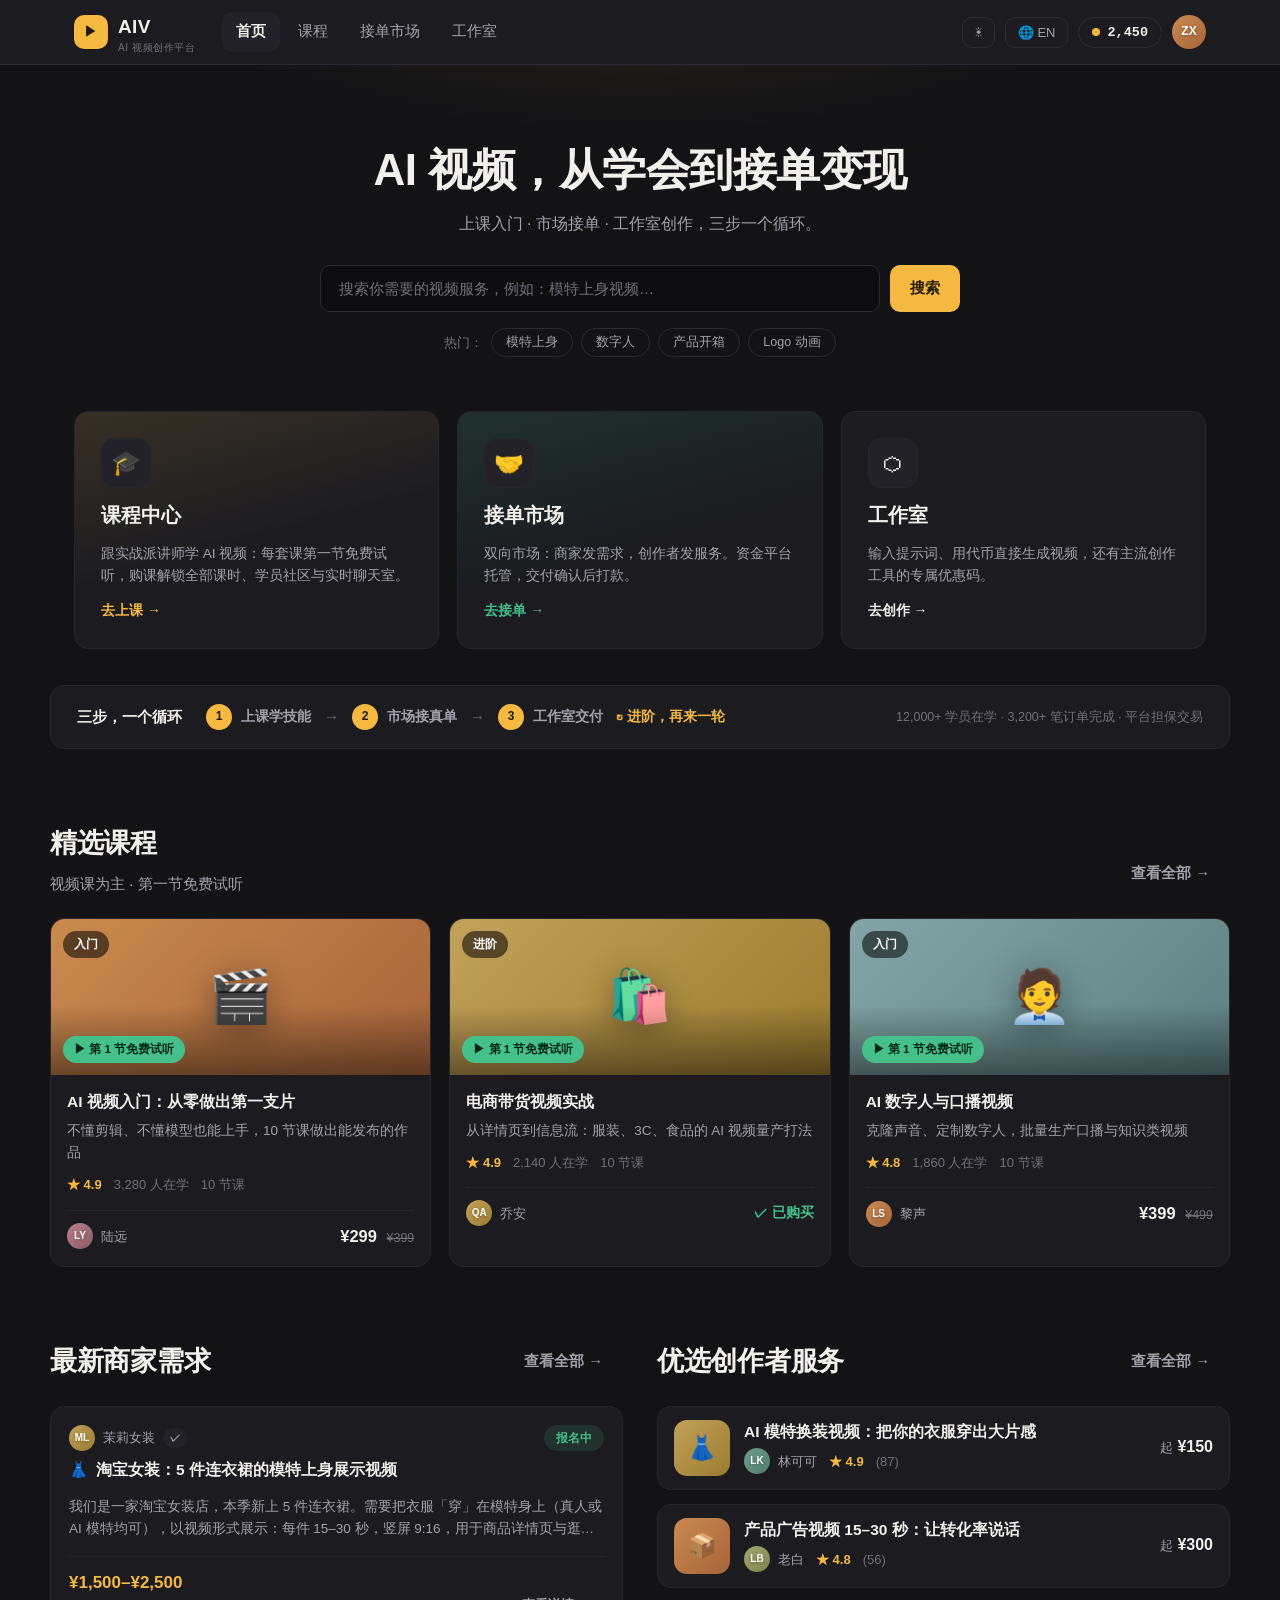
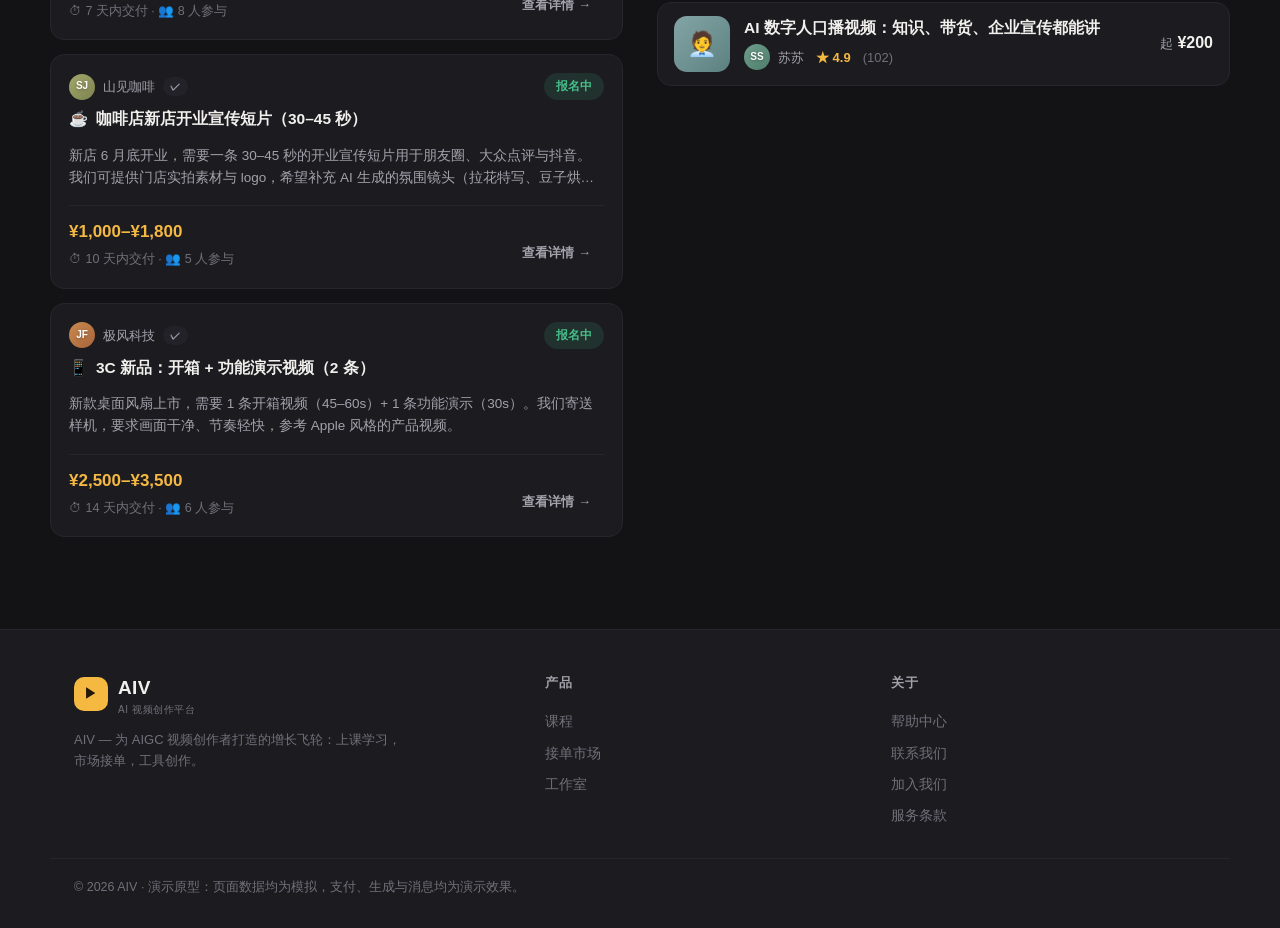
==== commit fe2bb9ab: "Redesign visual theme: amber accent + dark/light mode toggle Replace the violet/cyan/pink gradient p" ====
--- a/index.html
+++ b/index.html
@@ -1,12 +1,13 @@
 <!doctype html>
-<html lang="zh-CN">
+<html lang="zh-CN" data-theme="dark">
 <head>
   <meta charset="utf-8">
   <meta name="viewport" content="width=device-width, initial-scale=1">
   <meta name="description" content="AIV — Learn, earn & create AI videos. 学AI视频、接单赚钱、一站创作。">
   <title>AIV · AI 视频创作平台 — 学习 · 接单 · 创作</title>
-  <link rel="icon" href="data:image/svg+xml,<svg xmlns='http://www.w3.org/2000/svg' viewBox='0 0 100 100'><defs><linearGradient id='g' x1='0' y1='0' x2='1' y2='1'><stop offset='0' stop-color='%238b5cf6'/><stop offset='1' stop-color='%2322d3ee'/></linearGradient></defs><rect width='100' height='100' rx='24' fill='url(%23g)'/><path d='M40 30 L72 50 L40 70 Z' fill='white'/></svg>">
+  <link rel="icon" href="data:image/svg+xml,<svg xmlns='http://www.w3.org/2000/svg' viewBox='0 0 100 100'><rect width='100' height='100' rx='24' fill='%23f5b942'/><path d='M40 30 L72 50 L40 70 Z' fill='%23221806'/></svg>">
   <link rel="stylesheet" href="styles.css">
+  <script>(function(){try{var t=localStorage.getItem('aiv-theme');if(t==='light')document.documentElement.setAttribute('data-theme','light');}catch(e){}})();</script>
 </head>
 <body>
   <div id="bg-glow"></div>
--- a/styles.css
+++ b/styles.css
@@ -1,27 +1,60 @@
 /* ========= AIV design system ========= */
 
 :root {
-  --bg: #07070d;
-  --surface: #0e0e17;
-  --card: #12121d;
-  --card2: #181827;
-  --line: rgba(148, 163, 255, 0.10);
-  --line2: rgba(148, 163, 255, 0.18);
-  --tx: #eef0f8;
-  --tx2: #a7adc4;
-  --tx3: #707590;
-  --vio: #8b5cf6;
-  --cy: #22d3ee;
-  --pk: #f472b6;
-  --gold: #fbbf24;
-  --grn: #34d399;
-  --red: #fb7185;
-  --grad: linear-gradient(120deg, #8b5cf6, #22d3ee);
-  --grad-soft: linear-gradient(120deg, rgba(139, 92, 246, .16), rgba(34, 211, 238, .12));
-  --r: 16px;
+  --bg: #131316;
+  --surface: #0e0e11;
+  --card: #1b1b20;
+  --card2: #222228;
+  --line: #26262d;
+  --line2: #2b2b33;
+  --tx: #f1f0ec;
+  --tx2: #a3a2ab;
+  --tx3: #717079;
+  --vio: #f5b942;
+  --cy: #a3a2ab;
+  --pk: #f5b942;
+  --gold: #f5b942;
+  --grn: #46c08a;
+  --grn-bg: rgba(70, 192, 138, .13);
+  --red: #ff8a80;
+  --ac: #f5b942;
+  --ac-ink: #221806;
+  --am-bg: rgba(245, 185, 66, .13);
+  --am-bd: rgba(245, 185, 66, .35);
+  --ph1: #222228;
+  --ph2: #1d1d23;
+  --grad: var(--ac);
+  --grad-soft: var(--am-bg);
+  --r: 14px;
   --r-sm: 10px;
   --shadow: 0 14px 44px rgba(0, 0, 0, .45);
-  --font: -apple-system, BlinkMacSystemFont, "SF Pro Display", "Segoe UI", Roboto, "PingFang SC", "Hiragino Sans GB", "Microsoft YaHei", "Noto Sans SC", sans-serif;
+  --font: -apple-system, BlinkMacSystemFont, "Segoe UI", "PingFang SC", "Hiragino Sans GB", "Microsoft YaHei", "Noto Sans SC", sans-serif;
+}
+
+[data-theme="light"] {
+  --bg: #f6f5f1;
+  --surface: #ffffff;
+  --card: #ffffff;
+  --card2: #f1efe9;
+  --line: #eeebe3;
+  --line2: #e4e1d8;
+  --tx: #201f1b;
+  --tx2: #6d6b62;
+  --tx3: #9a978c;
+  --vio: #9a6d10;
+  --cy: #6d6b62;
+  --pk: #9a6d10;
+  --gold: #9a6d10;
+  --grn: #1f9d63;
+  --grn-bg: rgba(31, 157, 99, .1);
+  --red: #c0392b;
+  --ac: #f0b53a;
+  --ac-ink: #231806;
+  --am-bg: rgba(154, 109, 16, .1);
+  --am-bd: rgba(154, 109, 16, .3);
+  --ph1: #efede6;
+  --ph2: #e8e5dc;
+  --shadow: 0 14px 44px rgba(0, 0, 0, .08);
 }
 
 * { margin: 0; padding: 0; box-sizing: border-box; }
@@ -38,18 +71,15 @@
 button { font-family: inherit; color: inherit; background: none; border: none; cursor: pointer; font-size: inherit; }
 ul, ol { list-style: none; }
 img { max-width: 100%; }
-::selection { background: rgba(139, 92, 246, .4); }
+::selection { background: var(--am-bg); }
 
 ::-webkit-scrollbar { width: 10px; height: 10px; }
-::-webkit-scrollbar-thumb { background: #23233a; border-radius: 6px; }
+::-webkit-scrollbar-thumb { background: var(--line2); border-radius: 6px; }
 ::-webkit-scrollbar-track { background: transparent; }
 
 /* background glow */
 #bg-glow { position: fixed; inset: 0; z-index: -1; pointer-events: none;
-  background:
-    radial-gradient(560px 420px at 12% -4%, rgba(139, 92, 246, .16), transparent 64%),
-    radial-gradient(620px 460px at 92% 4%, rgba(34, 211, 238, .10), transparent 64%),
-    radial-gradient(700px 520px at 50% 112%, rgba(244, 114, 182, .07), transparent 64%);
+  background: radial-gradient(900px 360px at 50% -10%, var(--am-bg), transparent 64%);
 }
 
 .container { max-width: 1180px; margin: 0 auto; padding: 0 24px; }
@@ -61,38 +91,39 @@
 .clamp1 { display: -webkit-box; -webkit-line-clamp: 1; -webkit-box-orient: vertical; overflow: hidden; }
 .clamp2 { display: -webkit-box; -webkit-line-clamp: 2; -webkit-box-orient: vertical; overflow: hidden; }
 
-/* gradients */
-.g1 { background: linear-gradient(135deg, #6d5cff, #22d3ee); }
-.g2 { background: linear-gradient(135deg, #f472b6, #fb923c); }
-.g3 { background: linear-gradient(135deg, #10b981, #22d3ee); }
-.g4 { background: linear-gradient(135deg, #f59e0b, #ef4444); }
-.g5 { background: linear-gradient(135deg, #6366f1, #d946ef); }
-.g6 { background: linear-gradient(135deg, #38bdf8, #8b5cf6); }
-.g7 { background: linear-gradient(135deg, #a3e635, #14b8a6); }
-.g8 { background: linear-gradient(135deg, #fb7185, #8b5cf6); }
+/* placeholder fills (muted, warm-neutral) */
+.g1 { background: linear-gradient(135deg, #c98a4f, #a8643a); }
+.g2 { background: linear-gradient(135deg, #c2a15a, #9a7c2e); }
+.g3 { background: linear-gradient(135deg, #6f9e8c, #4f7d6c); }
+.g4 { background: linear-gradient(135deg, #8a8d9e, #5f6273); }
+.g5 { background: linear-gradient(135deg, #b87f8a, #8c5a64); }
+.g6 { background: linear-gradient(135deg, #84a5a6, #5c8081); }
+.g7 { background: linear-gradient(135deg, #a3a86c, #7d8350); }
+.g8 { background: linear-gradient(135deg, #b08fc4, #8367a0); }
 
 /* page transition */
 .page-enter { animation: fadeUp .4s ease both; }
 @keyframes fadeUp { from { opacity: 0; transform: translateY(14px); } to { opacity: 1; transform: none; } }
 
 /* ========= nav ========= */
-#nav { position: sticky; top: 0; z-index: 50; background: rgba(7, 7, 13, .78); backdrop-filter: blur(18px); -webkit-backdrop-filter: blur(18px); border-bottom: 1px solid var(--line); }
+#nav { position: sticky; top: 0; z-index: 50; background: var(--card); backdrop-filter: blur(18px); -webkit-backdrop-filter: blur(18px); border-bottom: 1px solid var(--line2); transition: background .2s, border-color .2s; }
 .nav-inner { display: flex; align-items: center; gap: 26px; height: 64px; }
 .logo { display: flex; align-items: center; gap: 10px; font-weight: 800; font-size: 19px; letter-spacing: .4px; }
-.logo-mark { width: 34px; height: 34px; border-radius: 10px; background: var(--grad); display: grid; place-items: center; font-size: 13px; color: #fff; box-shadow: 0 4px 18px rgba(139, 92, 246, .45); }
+.logo-mark { width: 34px; height: 34px; border-radius: 10px; background: var(--ac); display: grid; place-items: center; font-size: 13px; color: var(--ac-ink); }
 .logo-text small { display: block; font-size: 10px; font-weight: 500; color: var(--tx3); letter-spacing: .6px; line-height: 1.1; }
 .nav-links { display: flex; gap: 4px; flex: 1; }
 .nav-links a { padding: 8px 14px; border-radius: 10px; color: var(--tx2); font-weight: 500; font-size: 14.5px; transition: .18s; }
-.nav-links a:hover { color: var(--tx); background: rgba(148, 163, 255, .08); }
-.nav-links a.on { color: var(--tx); background: var(--grad-soft); box-shadow: inset 0 0 0 1px var(--line2); }
+.nav-links a:hover { color: var(--tx); background: var(--card2); }
+.nav-links a.on { color: var(--tx); font-weight: 700; background: var(--card2); }
 .nav-right { display: flex; align-items: center; gap: 10px; }
-.lang-btn { padding: 7px 12px; border-radius: 10px; border: 1px solid var(--line2); color: var(--tx2); font-size: 13px; transition: .18s; }
-.lang-btn:hover { color: var(--tx); border-color: var(--vio); }
-.token-pill { display: flex; align-items: center; gap: 6px; padding: 7px 13px; border-radius: 999px; background: var(--grad-soft); border: 1px solid var(--line2); color: var(--cy); font-size: 13.5px; transition: .18s; }
+.lang-btn, .theme-btn { padding: 7px 12px; border-radius: 10px; border: 1px solid var(--line2); color: var(--tx2); font-size: 13px; transition: .18s; }
+.lang-btn:hover, .theme-btn:hover { color: var(--tx); border-color: var(--ac); }
+.token-pill { display: flex; align-items: center; gap: 7px; padding: 7px 13px; border-radius: 999px; border: 1px solid var(--line2); color: var(--tx); font-size: 13.5px; font-family: ui-monospace, "SF Mono", Menlo, monospace; transition: .18s; }
+.token-pill::before { content: ''; width: 8px; height: 8px; border-radius: 99px; background: var(--ac); display: inline-block; }
 .token-pill b { color: var(--tx); }
-.token-pill:hover { border-color: var(--cy); }
+.token-pill:hover { border-color: var(--ac); }
 .nav-avatar { border-radius: 50%; transition: .18s; }
-.nav-avatar.on .avatar, .nav-avatar:hover .avatar { box-shadow: 0 0 0 2px var(--bg), 0 0 0 4px var(--vio); }
+.nav-avatar.on .avatar, .nav-avatar:hover .avatar { box-shadow: 0 0 0 2px var(--bg), 0 0 0 4px var(--ac); }
 
 /* ========= avatar ========= */
 .avatar { width: 34px; height: 34px; border-radius: 50%; display: inline-grid; place-items: center; font-size: 12px; font-weight: 700; color: #fff; flex: none; text-shadow: 0 1px 3px rgba(0,0,0,.3); }
@@ -101,50 +132,37 @@
 .avatar.xl { width: 96px; height: 96px; font-size: 30px; box-shadow: 0 0 0 4px var(--bg), 0 0 0 6px var(--line2); }
 
 /* ========= buttons / chips ========= */
-.btn { display: inline-flex; align-items: center; justify-content: center; gap: 7px; padding: 10px 20px; border-radius: 12px; font-weight: 600; font-size: 14.5px; transition: .18s; white-space: nowrap; }
-.btn.primary { background: var(--grad); color: #fff; box-shadow: 0 6px 22px rgba(139, 92, 246, .35); }
-.btn.primary:hover { transform: translateY(-1px); box-shadow: 0 10px 28px rgba(139, 92, 246, .5); }
-.btn.outline { border: 1px solid var(--line2); color: var(--tx); background: rgba(148, 163, 255, .04); }
-.btn.outline:hover { border-color: var(--vio); background: rgba(139, 92, 246, .1); }
+.btn { display: inline-flex; align-items: center; justify-content: center; gap: 7px; padding: 10px 20px; border-radius: 10px; font-weight: 600; font-size: 14.5px; transition: .18s; white-space: nowrap; }
+.btn.primary { background: var(--ac); color: var(--ac-ink); font-weight: 750; }
+.btn.primary:hover { filter: brightness(1.06); }
+.btn.outline { border: 1px solid var(--line2); color: var(--tx); background: transparent; }
+.btn.outline:hover { border-color: var(--ac); }
 .btn.ghost { color: var(--tx2); }
-.btn.ghost:hover { color: var(--tx); background: rgba(148, 163, 255, .08); }
-.btn.white { background: #fff; color: #1b1b2c; }
-.btn.white:hover { transform: translateY(-1px); }
-.btn.glass { background: rgba(255, 255, 255, .14); color: #fff; backdrop-filter: blur(6px); border: 1px solid rgba(255, 255, 255, .25); }
-.btn.glass:hover { background: rgba(255, 255, 255, .22); }
-.btn.lg { padding: 13px 26px; font-size: 15.5px; border-radius: 14px; }
+.btn.ghost:hover { color: var(--tx); background: var(--card2); }
+.btn.white { background: var(--tx); color: var(--bg); }
+.btn.white:hover { filter: brightness(1.06); }
+.btn.lg { padding: 13px 26px; font-size: 15.5px; border-radius: 12px; }
 .btn.sm { padding: 6px 13px; font-size: 13px; border-radius: 9px; }
 .btn.block { width: 100%; margin-top: 10px; }
 
 .chips { display: flex; gap: 8px; flex-wrap: wrap; margin-bottom: 22px; }
 .chip { padding: 7px 16px; border-radius: 999px; border: 1px solid var(--line2); color: var(--tx2); font-size: 13.5px; transition: .18s; }
-.chip:hover { color: var(--tx); border-color: var(--vio); }
-.chip.on { background: var(--grad); color: #fff; border-color: transparent; font-weight: 600; }
-
-/* ========= hero ========= */
-.hero { display: grid; grid-template-columns: 1.15fr .85fr; gap: 40px; align-items: center; padding-top: 64px; padding-bottom: 30px; }
-.eyebrow { font-size: 12px; font-weight: 700; letter-spacing: 2.5px; text-transform: uppercase; background: var(--grad); -webkit-background-clip: text; background-clip: text; color: transparent; margin-bottom: 14px; }
-.hero h1 { font-size: clamp(34px, 4.6vw, 52px); line-height: 1.18; font-weight: 800; letter-spacing: -.5px; }
-.grad-text { background: var(--grad); -webkit-background-clip: text; background-clip: text; color: transparent; }
-.hero-sub { color: var(--tx2); font-size: 16.5px; margin: 18px 0 26px; max-width: 540px; }
-.cta-row { display: flex; gap: 12px; flex-wrap: wrap; }
-.cta-row.center { justify-content: center; }
-.hero-stats { display: flex; gap: 34px; margin-top: 40px; flex-wrap: wrap; }
-.hstat b { display: block; font-size: 21px; font-weight: 800; background: var(--grad); -webkit-background-clip: text; background-clip: text; color: transparent; }
-.hstat span { color: var(--tx3); font-size: 12.5px; }
-
-.hero-right { position: relative; height: 420px; }
-.float-card { position: absolute; background: var(--card); border: 1px solid var(--line2); border-radius: var(--r); padding: 16px; box-shadow: var(--shadow); animation: floaty 6s ease-in-out infinite; }
-.fc1 { top: 6%; right: 4%; width: 270px; z-index: 3; }
-.fc2 { top: 46%; left: 0; width: 240px; display: flex; gap: 12px; align-items: center; animation-delay: 1.6s; z-index: 2; }
-.fc3 { bottom: 4%; right: 10%; width: 230px; animation-delay: 3s; z-index: 1; }
-.fc-title { font-weight: 700; margin: 8px 0; font-size: 14.5px; }
-.fc2 .fc-title { margin: 0 0 3px; }
-.fc-foot { display: flex; align-items: center; justify-content: space-between; }
+.chip:hover { color: var(--tx); border-color: var(--ac); }
+.chip.on { background: var(--ac); color: var(--ac-ink); border-color: transparent; font-weight: 700; }
+
+/* ========= hero (simple, search-first) ========= */
+.eyebrow { font-size: 12px; font-weight: 700; letter-spacing: 2.5px; text-transform: uppercase; color: var(--ac); margin-bottom: 14px; }
+.hero2 { padding-top: 78px; padding-bottom: 10px; text-align: center; }
+.hero2 h1 { font-size: clamp(30px, 4vw, 44px); line-height: 1.22; font-weight: 800; letter-spacing: -.5px; }
+.hero-sub { color: var(--tx2); font-size: 16px; margin: 14px auto 28px; max-width: 600px; }
+.hero-search { display: flex; gap: 10px; max-width: 640px; margin: 0 auto; }
+.hero-search .f-input { flex: 1; padding: 14px 18px; font-size: 15px; border-radius: 10px; background: var(--surface); }
+.pop-row { margin-top: 16px; color: var(--tx3); font-size: 13px; display: flex; gap: 8px; justify-content: center; align-items: center; flex-wrap: wrap; }
+.hot-tag { padding: 5px 14px; border-radius: 999px; border: 1px solid var(--line2); color: var(--tx2); font-size: 12.5px; transition: .15s; }
+.hot-tag:hover { border-color: var(--ac); color: var(--tx); }
 .fc-course-cover { width: 52px; height: 52px; border-radius: 13px; display: grid; place-items: center; font-size: 23px; flex: none; }
-@keyframes floaty { 0%, 100% { transform: translateY(0); } 50% { transform: translateY(-12px); } }
-.gen-bar { height: 6px; border-radius: 4px; background: rgba(148, 163, 255, .14); overflow: hidden; margin: 10px 0 6px; }
-.gen-fill { height: 100%; width: 87%; border-radius: 4px; background: var(--grad); animation: genfill 2.6s ease-in-out infinite alternate; }
+.gen-bar { height: 6px; border-radius: 4px; background: var(--card2); overflow: hidden; margin: 10px 0 6px; }
+.gen-fill { height: 100%; width: 87%; border-radius: 4px; background: var(--ac); animation: genfill 2.6s ease-in-out infinite alternate; }
 .gen-fill.slow { animation: genfill2 8.5s linear forwards; }
 @keyframes genfill { from { width: 55%; } to { width: 92%; } }
 @keyframes genfill2 { from { width: 4%; } to { width: 96%; } }
@@ -159,7 +177,7 @@
 .page-head-row { display: flex; align-items: flex-start; justify-content: space-between; gap: 18px; flex-wrap: wrap; }
 .head-actions { display: flex; gap: 10px; align-items: center; }
 .block-title { font-size: 19px; font-weight: 750; margin: 30px 0 14px; }
-.count { display: inline-grid; place-items: center; min-width: 22px; height: 22px; padding: 0 7px; border-radius: 999px; background: rgba(139, 92, 246, .22); color: #c4b5fd; font-size: 12px; font-weight: 700; vertical-align: 2px; }
+.count { display: inline-grid; place-items: center; min-width: 22px; height: 22px; padding: 0 7px; border-radius: 999px; background: var(--am-bg); color: var(--ac); font-size: 12px; font-weight: 700; vertical-align: 2px; }
 
 /* ========= grids / cards ========= */
 .grid { display: grid; gap: 18px; }
@@ -170,7 +188,7 @@
 .stack.sm-gap { gap: 10px; }
 
 .card { background: var(--card); border: 1px solid var(--line); border-radius: var(--r); transition: .2s; }
-a.card:hover, .work-card:hover { transform: translateY(-3px); border-color: var(--line2); box-shadow: var(--shadow); }
+a.card:hover, .work-card:hover { transform: translateY(-3px); border-color: var(--ac); box-shadow: var(--shadow); }
 .card-body { padding: 16px; }
 .card-body.tight { padding: 12px 14px; }
 .card-title { font-size: 15.5px; font-weight: 700; line-height: 1.45; }
@@ -180,18 +198,18 @@
 .cover { position: relative; height: 156px; border-radius: var(--r) var(--r) 0 0; display: grid; place-items: center; overflow: hidden; }
 .cover.sm { height: 120px; }
 .cover-emoji { font-size: 52px; filter: drop-shadow(0 6px 16px rgba(0, 0, 0, .35)); }
-.cover::after { content: ''; position: absolute; inset: 0; background: linear-gradient(180deg, transparent 55%, rgba(7, 7, 13, .55)); }
+.cover::after { content: ''; position: absolute; inset: 0; background: linear-gradient(180deg, transparent 55%, rgba(0, 0, 0, .45)); }
 .badge { position: absolute; padding: 4px 11px; border-radius: 999px; font-size: 11.5px; font-weight: 700; z-index: 2; }
-.badge.lvl { top: 12px; left: 12px; background: rgba(7, 7, 13, .62); backdrop-filter: blur(6px); color: #fff; }
-.badge.lvl.static { position: static; background: rgba(139, 92, 246, .2); color: #c4b5fd; }
-.badge.trial { bottom: 12px; left: 12px; background: rgba(52, 211, 153, .92); color: #04261b; }
-.badge.trial.sm { position: static; font-size: 10.5px; padding: 2px 8px; background: rgba(52, 211, 153, .18); color: var(--grn); }
+.badge.lvl { top: 12px; left: 12px; background: rgba(0, 0, 0, .55); backdrop-filter: blur(6px); color: #fff; }
+.badge.lvl.static { position: static; background: var(--am-bg); color: var(--ac); }
+.badge.trial { bottom: 12px; left: 12px; background: var(--grn); color: #04261b; }
+.badge.trial.sm { position: static; font-size: 10.5px; padding: 2px 8px; background: var(--grn-bg); color: var(--grn); }
 
 .meta-row { display: flex; align-items: center; gap: 12px; color: var(--tx3); font-size: 13px; margin-top: 10px; flex-wrap: wrap; }
 .meta-row.lg { font-size: 14px; margin: 14px 0 4px; }
-.rating { color: var(--gold); font-weight: 700; }
-.stars .star { color: #3a3a55; font-size: 13px; }
-.stars .star.on { color: var(--gold); }
+.rating { color: var(--ac); font-weight: 700; }
+.stars .star { color: var(--line2); font-size: 13px; }
+.stars .star.on { color: var(--ac); }
 .card-foot { display: flex; align-items: center; justify-content: space-between; margin-top: 14px; padding-top: 12px; border-top: 1px solid var(--line); }
 .who { display: inline-flex; align-items: center; gap: 8px; font-size: 13px; color: var(--tx2); }
 .who.lg { font-size: 14.5px; gap: 12px; margin: 10px 0; }
@@ -204,20 +222,20 @@
 .brief-top { display: flex; align-items: center; justify-content: space-between; gap: 10px; flex-wrap: wrap; }
 .brief-top.lg { margin-bottom: 14px; }
 .status { padding: 4px 12px; border-radius: 999px; font-size: 11.5px; font-weight: 700; }
-.status.open { background: rgba(52, 211, 153, .16); color: var(--grn); }
-.status.review { background: rgba(251, 191, 36, .15); color: var(--gold); }
-.status.prog, .status.done { background: rgba(34, 211, 238, .14); color: var(--cy); }
-.vbadge { display: inline-flex; align-items: center; gap: 3px; padding: 1px 7px; border-radius: 999px; background: rgba(34, 211, 238, .15); color: var(--cy); font-size: 10.5px; font-weight: 700; }
-.minebadge { padding: 1px 8px; border-radius: 999px; background: rgba(244, 114, 182, .16); color: var(--pk); font-size: 10.5px; font-weight: 700; }
+.status.open { background: var(--grn-bg); color: var(--grn); }
+.status.review { background: var(--am-bg); color: var(--ac); }
+.status.prog, .status.done { background: var(--card2); color: var(--tx2); }
+.vbadge { display: inline-flex; align-items: center; gap: 3px; padding: 1px 7px; border-radius: 999px; background: var(--card2); color: var(--tx2); font-size: 10.5px; font-weight: 700; }
+.minebadge { padding: 1px 8px; border-radius: 999px; background: var(--am-bg); color: var(--ac); font-size: 10.5px; font-weight: 700; }
 .brief-foot { display: flex; align-items: flex-end; justify-content: space-between; margin-top: 8px; padding-top: 12px; border-top: 1px solid var(--line); }
-.brief-budget { font-weight: 800; font-size: 17px; background: var(--grad); -webkit-background-clip: text; background-clip: text; color: transparent; }
+.brief-budget { font-weight: 800; font-size: 17px; color: var(--ac); }
 .brief-meta { color: var(--tx3); font-size: 12.5px; margin-top: 3px; }
 
 /* gig card */
 .gig-card .card-body { display: flex; flex-direction: column; gap: 2px; }
-.lvl-tag { padding: 2px 8px; border-radius: 999px; background: rgba(139, 92, 246, .16); color: #c4b5fd; font-size: 10.5px; font-weight: 700; }
-.dot-on { width: 8px; height: 8px; border-radius: 50%; background: var(--grn); display: inline-block; box-shadow: 0 0 8px var(--grn); }
-.cert-mini { color: #c4b5fd; }
+.lvl-tag { padding: 2px 8px; border-radius: 999px; background: var(--am-bg); color: var(--ac); font-size: 10.5px; font-weight: 700; }
+.dot-on { width: 8px; height: 8px; border-radius: 50%; background: var(--grn); display: inline-block; }
+.cert-mini { color: var(--grn); }
 .gig-row { display: flex; align-items: center; gap: 14px; padding: 13px 16px; }
 .gig-row-cover { width: 56px; height: 56px; border-radius: 13px; display: grid; place-items: center; font-size: 24px; flex: none; }
 .gig-row-body { flex: 1; min-width: 0; }
@@ -225,58 +243,65 @@
 .gig-row-price { text-align: right; }
 .gig-row-price b { font-size: 16px; }
 
-/* ========= flywheel ========= */
-.fly-wrap { position: relative; height: 560px; max-width: 980px; margin: 10px auto 0; }
-.fly-ring { position: absolute; top: 50%; left: 50%; width: 380px; height: 380px; margin: -190px 0 0 -190px; border: 2px dashed rgba(148, 163, 255, .28); border-radius: 50%; animation: spin 40s linear infinite; }
-.fly-ring::before, .fly-ring::after { content: '➤'; position: absolute; color: var(--vio); font-size: 17px; }
-.fly-ring::before { top: -11px; left: 50%; transform: rotate(0deg); }
-.fly-ring::after { bottom: -11px; left: 50%; transform: rotate(180deg); }
+/* ========= module banners + loop strip ========= */
 @keyframes spin { to { transform: rotate(360deg); } }
-.fly-hub { position: absolute; top: 50%; left: 50%; transform: translate(-50%, -50%); width: 158px; height: 158px; border-radius: 50%; background: var(--grad); display: grid; place-items: center; align-content: center; gap: 4px; font-weight: 800; font-size: 16px; color: #fff; box-shadow: 0 0 70px rgba(139, 92, 246, .5); text-align: center; z-index: 2; }
-.fly-hub span { font-size: 30px; animation: spin 9s linear infinite; }
-.fly-node { position: absolute; width: 268px; background: var(--card); border: 1px solid var(--line2); border-radius: var(--r); padding: 18px; transition: .2s; z-index: 3; }
-.fly-node:hover { transform: translateY(-4px); border-color: var(--vio); box-shadow: var(--shadow); }
-.fly-node h4 { font-size: 16.5px; margin: 8px 0 5px; }
-.fly-node p { color: var(--tx2); font-size: 12.8px; line-height: 1.55; }
-.fly-num { position: absolute; top: 14px; right: 16px; font-weight: 800; font-size: 13px; color: var(--tx3); }
-.fly-icon { font-size: 26px; }
-.fly-node.n1 { top: 0; left: 50%; transform: translateX(-50%); }
-.fly-node.n2 { top: 50%; right: 0; transform: translateY(-50%); }
-.fly-node.n3 { bottom: 0; left: 50%; transform: translateX(-50%); }
-.fly-node.n4 { top: 50%; left: 0; transform: translateY(-50%); }
-.fly-node.n1:hover { transform: translateX(-50%) translateY(-4px); }
-.fly-node.n3:hover { transform: translateX(-50%) translateY(-4px); }
-.fly-node.n2:hover, .fly-node.n4:hover { transform: translateY(calc(-50% - 4px)); }
-
-/* ========= tool strip / cards ========= */
-.tool-strip { display: flex; gap: 12px; flex-wrap: wrap; }
-.tool-pill { display: inline-flex; align-items: center; gap: 10px; padding: 10px 18px 10px 10px; border-radius: 999px; background: var(--card); border: 1px solid var(--line); font-weight: 650; font-size: 14px; transition: .18s; }
-.tool-pill:hover { border-color: var(--vio); transform: translateY(-2px); }
-.tool-pill .tool-logo { width: 32px; height: 32px; border-radius: 50%; font-size: 15px; }
-.studio-pill { background: var(--grad-soft); border-color: var(--line2); }
-.beta-tag { padding: 2px 8px; border-radius: 999px; background: rgba(244, 114, 182, .18); color: var(--pk); font-size: 10.5px; font-weight: 800; vertical-align: 4px; }
+.mod-grid { display: grid; grid-template-columns: repeat(3, 1fr); gap: 18px; margin-top: 44px; }
+.mod-banner { display: flex; flex-direction: column; gap: 11px; padding: 26px; border-radius: var(--r); border: 1px solid var(--line); background: var(--card); min-height: 200px; transition: .2s; }
+.mod-banner.m1 { background: linear-gradient(165deg, var(--am-bg), transparent 55%), var(--card); }
+.mod-banner.m2 { background: linear-gradient(165deg, var(--grn-bg), transparent 55%), var(--card); }
+.mod-banner.m3 { background: var(--card); }
+.mod-banner:hover { transform: translateY(-3px); border-color: var(--ac); box-shadow: var(--shadow); }
+.mod-emoji { width: 50px; height: 50px; border-radius: 13px; display: grid; place-items: center; font-size: 24px; background: var(--card2); border: 1px solid var(--line); }
+.mod-banner h3 { font-size: 20px; font-weight: 800; }
+.mod-banner p { color: var(--tx2); font-size: 13.6px; flex: 1; }
+.mod-cta { font-weight: 700; font-size: 14px; }
+.m1 .mod-cta { color: var(--ac); }
+.m2 .mod-cta { color: var(--grn); }
+.m3 .mod-cta { color: var(--tx); }
+.loop-strip { background: var(--card); border: 1px solid var(--line); border-radius: var(--r); padding: 18px 26px; display: flex; align-items: center; gap: 24px; flex-wrap: wrap; }
+.loop-title { font-size: 15px; font-weight: 750; white-space: nowrap; }
+.loop-steps { display: flex; align-items: center; gap: 13px; flex: 1; flex-wrap: wrap; }
+.loop-step { display: inline-flex; align-items: center; gap: 9px; font-size: 13.6px; color: var(--tx2); font-weight: 600; }
+.loop-step b { width: 26px; height: 26px; border-radius: 50%; background: var(--ac); color: var(--ac-ink); display: grid; place-items: center; font-size: 12px; flex: none; }
+.loop-arrow { color: var(--tx3); }
+.loop-back { color: var(--ac); font-weight: 700; font-size: 13.6px; }
+.trust-mini { color: var(--tx3); font-size: 12.5px; }
+
+/* ========= course chatroom ========= */
+.chatroom { border: 1px solid var(--line); border-radius: var(--r); background: var(--card); overflow: hidden; }
+.cr-head { padding: 12px 16px; border-bottom: 1px solid var(--line); font-size: 13px; font-weight: 700; color: var(--grn); display: flex; gap: 9px; align-items: center; }
+.cr-list { height: 380px; overflow-y: auto; padding: 16px; display: flex; flex-direction: column; gap: 13px; }
+.cr-msg { display: flex; gap: 10px; }
+.cr-body { background: var(--card2); border: 1px solid var(--line); border-radius: 4px 14px 14px 14px; padding: 8px 13px; max-width: 78%; }
+.cr-meta { display: flex; gap: 9px; align-items: baseline; }
+.cr-meta b { font-size: 12.5px; }
+.cr-meta span { color: var(--tx3); font-size: 11px; }
+.cr-body p { font-size: 13.8px; margin-top: 2px; }
+.cr-msg.me { flex-direction: row-reverse; }
+.cr-msg.me .cr-body { background: var(--am-bg); border-radius: 14px 4px 14px 14px; }
+.cr-input { padding: 12px; border-top: 1px solid var(--line); display: flex; gap: 9px; }
+.cr-input .f-input { flex: 1; }
+
+/* ========= certificates / id pages / proposals ========= */
+.cert-line { margin-top: 14px; padding: 11px 14px; border-radius: 12px; background: var(--am-bg); border: 1px solid var(--am-bd); color: var(--ac); font-size: 12.8px; font-weight: 600; line-height: 1.6; }
+.id-card { display: flex; gap: 22px; align-items: flex-start; background: var(--card); border: 1px solid var(--line); border-radius: var(--r); padding: 26px; flex-wrap: wrap; margin-top: 16px; }
+.id-card .avatar.xl { box-shadow: none; }
+.id-card .profile-info h1 { display: flex; align-items: center; gap: 10px; flex-wrap: wrap; font-size: 25px; }
+.id-card + .pstats { margin-top: 16px; }
+.plan-list { list-style: decimal; padding-left: 20px; display: grid; gap: 9px; color: var(--tx2); font-size: 14px; }
+.prop-actions { display: inline-flex; gap: 8px; align-items: center; flex-wrap: wrap; }
+
+/* ========= tool cards ========= */
+.beta-tag { padding: 2px 8px; border-radius: 999px; background: var(--am-bg); color: var(--ac); font-size: 10.5px; font-weight: 800; vertical-align: 4px; }
 
 .tool-card { padding: 18px; display: flex; flex-direction: column; gap: 10px; }
 .tool-head { display: flex; align-items: center; gap: 12px; }
 .tool-head > div { flex: 1; }
 .tool-logo { width: 46px; height: 46px; border-radius: 13px; display: grid; place-items: center; font-size: 21px; flex: none; }
-.deal-badge { padding: 3px 10px; border-radius: 999px; background: rgba(251, 191, 36, .14); color: var(--gold); font-size: 11px; font-weight: 800; }
+.deal-badge { padding: 3px 10px; border-radius: 999px; background: var(--am-bg); color: var(--ac); font-size: 11px; font-weight: 800; }
 .deal-line { font-size: 13.5px; color: var(--grn); font-weight: 600; }
 .code-row { display: flex; align-items: center; gap: 9px; margin-top: 2px; flex-wrap: wrap; }
-.promo { flex: 1; min-width: 90px; padding: 8px 13px; border-radius: 10px; border: 1.5px dashed var(--line2); background: rgba(148, 163, 255, .05); font-weight: 800; letter-spacing: 1.5px; font-size: 13.5px; color: var(--cy); text-align: center; }
-
-/* studio banner */
-.studio-banner { display: grid; grid-template-columns: 1.1fr .9fr; gap: 28px; align-items: center; background: linear-gradient(120deg, rgba(139, 92, 246, .28), rgba(34, 211, 238, .16)), var(--card); border: 1px solid var(--line2); border-radius: 22px; padding: 30px 34px; transition: .2s; }
-.studio-banner:hover { border-color: var(--vio); box-shadow: var(--shadow); }
-.sb-title { font-size: 23px; font-weight: 800; margin-bottom: 8px; }
-.sb-left p { color: var(--tx2); margin-bottom: 16px; }
-.sb-right { background: rgba(7, 7, 13, .5); border: 1px solid var(--line2); border-radius: var(--r); padding: 18px; }
-.sb-prompt { font-size: 13.5px; color: var(--tx2); font-style: italic; }
-
-/* ========= CTA band ========= */
-.cta-band { background: var(--grad); border-radius: 24px; padding: 52px 30px; text-align: center; color: #fff; box-shadow: 0 20px 60px rgba(139, 92, 246, .35); }
-.cta-band h2 { font-size: 29px; font-weight: 800; }
-.cta-band p { opacity: .92; margin: 10px 0 24px; }
+.promo { flex: 1; min-width: 90px; padding: 8px 13px; border-radius: 10px; border: 1.5px dashed var(--line2); background: var(--card2); font-weight: 800; letter-spacing: 1.5px; font-size: 13.5px; color: var(--ac); text-align: center; }
 
 /* ========= detail pages ========= */
 .detail-grid { display: grid; grid-template-columns: 1fr 332px; gap: 34px; align-items: start; }
@@ -303,18 +328,18 @@
 .next-course b { font-size: 14px; line-height: 1.4; display: block; }
 
 /* player */
-.player { position: relative; border-radius: 18px; aspect-ratio: 16 / 9; margin: 22px 0 26px; overflow: hidden; display: flex; flex-direction: column; justify-content: space-between; border: 1px solid var(--line2); }
-.player::before { content: ''; position: absolute; inset: 0; background: radial-gradient(420px 300px at 50% 30%, rgba(255, 255, 255, .14), transparent 60%), linear-gradient(180deg, rgba(7, 7, 13, .25), rgba(7, 7, 13, .82)); }
+.player { position: relative; border-radius: var(--r); aspect-ratio: 16 / 9; margin: 22px 0 26px; overflow: hidden; display: flex; flex-direction: column; justify-content: space-between; border: 1px solid var(--line2); background: repeating-linear-gradient(45deg, var(--ph1) 0 16px, var(--ph2) 16px 32px); }
+.player::before { content: ''; position: absolute; inset: 0; background: linear-gradient(180deg, rgba(0, 0, 0, .15), rgba(0, 0, 0, .55)); }
 .player-center { flex: 1; display: grid; place-items: center; position: relative; }
-.play-btn { width: 76px; height: 76px; border-radius: 50%; background: rgba(255, 255, 255, .94); color: #15152a; font-size: 25px; display: grid; place-items: center; padding-left: 5px; box-shadow: 0 14px 44px rgba(0, 0, 0, .5); transition: .2s; }
-.play-btn:hover { transform: scale(1.08); }
-.player-bar { position: relative; display: flex; align-items: center; gap: 12px; padding: 14px 18px 10px; font-size: 13.5px; font-weight: 600; }
+.play-btn { width: 76px; height: 76px; border-radius: 50%; background: var(--ac); color: var(--ac-ink); font-size: 25px; display: grid; place-items: center; padding-left: 5px; transition: .2s; }
+.play-btn:hover { transform: scale(1.06); }
+.player-bar { position: relative; display: flex; align-items: center; gap: 12px; padding: 14px 18px 10px; font-size: 13.5px; font-weight: 600; color: #fff; }
 .player-bar .l-dur { margin-left: auto; }
-.player-progress { position: relative; height: 4px; background: rgba(255, 255, 255, .16); margin: 0 18px 14px; border-radius: 4px; overflow: hidden; }
-.pp-fill { width: 0; height: 100%; background: var(--grad); border-radius: 4px; }
+.player-progress { position: relative; height: 4px; background: rgba(255, 255, 255, .2); margin: 0 18px 14px; border-radius: 4px; overflow: hidden; }
+.pp-fill { width: 0; height: 100%; background: var(--ac); border-radius: 4px; }
 .player.playing .pp-fill { animation: genfill2 60s linear forwards; }
 .eq { display: none; gap: 2.5px; align-items: flex-end; height: 14px; }
-.eq i { width: 3px; background: var(--cy); border-radius: 2px; animation: eq 0.9s ease-in-out infinite; }
+.eq i { width: 3px; background: var(--ac); border-radius: 2px; animation: eq 0.9s ease-in-out infinite; }
 .eq i:nth-child(1) { height: 60%; }
 .eq i:nth-child(2) { height: 100%; animation-delay: .2s; }
 .eq i:nth-child(3) { height: 75%; animation-delay: .45s; }
@@ -327,7 +352,7 @@
 .tabs::-webkit-scrollbar { display: none; }
 .tab { padding: 11px 18px; color: var(--tx2); font-weight: 600; font-size: 14.5px; border-bottom: 2px solid transparent; margin-bottom: -1px; white-space: nowrap; transition: .15s; }
 .tab:hover { color: var(--tx); }
-.tab.on { color: var(--tx); border-bottom-color: var(--vio); }
+.tab.on { color: var(--tx); border-bottom-color: var(--ac); }
 .tab-body { padding-top: 22px; }
 .sub-tabs { display: flex; gap: 8px; margin-bottom: 16px; }
 
@@ -344,38 +369,38 @@
 .l-idx { font-weight: 800; color: var(--tx3); font-size: 12.5px; width: 22px; }
 .l-title { flex: 1; font-size: 14px; font-weight: 550; }
 .l-dur { color: var(--tx3); font-size: 12.5px; font-variant-numeric: tabular-nums; }
-.l-ico { width: 26px; text-align: center; font-size: 12px; color: var(--cy); }
+.l-ico { width: 26px; text-align: center; font-size: 12px; color: var(--ac); }
 
 /* community */
 .post-compose { display: flex; gap: 10px; align-items: center; margin-bottom: 16px; }
 .post-compose .f-input { flex: 1; margin: 0; }
 .post { background: var(--card); border: 1px solid var(--line); border-radius: var(--r); padding: 16px 18px; margin-bottom: 12px; }
-.post.pinned { border-color: rgba(251, 191, 36, .35); background: linear-gradient(120deg, rgba(251, 191, 36, .05), transparent 50%), var(--card); }
+.post.pinned { border-color: var(--am-bd); background: linear-gradient(120deg, var(--am-bg), transparent 50%), var(--card); }
 .post-head { display: flex; align-items: center; gap: 10px; justify-content: space-between; flex-wrap: wrap; }
-.pin-tag { color: var(--gold); font-size: 11.5px; font-weight: 700; }
+.pin-tag { color: var(--ac); font-size: 11.5px; font-weight: 700; }
 .post-body { margin: 10px 0 8px; font-size: 14px; color: var(--tx); }
 .post-foot { color: var(--tx3); font-size: 12.5px; }
 .community-locked { position: relative; border-radius: var(--r); overflow: hidden; }
 .cl-blur { filter: blur(7px); opacity: .5; pointer-events: none; user-select: none; }
-.cl-overlay { position: absolute; inset: 0; display: grid; place-items: center; align-content: center; gap: 8px; text-align: center; background: radial-gradient(420px 260px at 50% 40%, rgba(7, 7, 13, .25), rgba(7, 7, 13, .78)); padding: 24px; }
+.cl-overlay { position: absolute; inset: 0; display: grid; place-items: center; align-content: center; gap: 8px; text-align: center; background: radial-gradient(420px 260px at 50% 40%, transparent, var(--bg) 78%); padding: 24px; }
 .cl-lock { font-size: 36px; }
 .cl-overlay h3 { font-size: 19px; }
 .cl-overlay p { color: var(--tx2); max-width: 420px; font-size: 13.5px; margin-bottom: 8px; }
 
 /* marketplace */
 .market-tabs { display: flex; gap: 10px; margin-bottom: 18px; }
-.mtab { display: flex; align-items: center; gap: 9px; padding: 12px 22px; border-radius: 14px; border: 1px solid var(--line); background: var(--card); color: var(--tx2); font-weight: 700; font-size: 14.5px; transition: .18s; }
+.mtab { display: flex; align-items: center; gap: 9px; padding: 12px 22px; border-radius: var(--r-sm); border: 1px solid var(--line); background: var(--card); color: var(--tx2); font-weight: 700; font-size: 14.5px; transition: .18s; }
 .mtab:hover { color: var(--tx); border-color: var(--line2); }
-.mtab.on { background: var(--grad-soft); color: var(--tx); border-color: var(--line2); box-shadow: inset 0 0 0 1px var(--line2); }
+.mtab.on { background: var(--card2); color: var(--tx); border-color: var(--ac); }
 .search-row { margin-top: 18px; }
 .f-input.search { max-width: 460px; }
 .empty { display: grid; place-items: center; padding: 60px; font-size: 40px; opacity: .4; }
 
-.hw-band { background: var(--card); border: 1px solid var(--line); border-radius: 20px; padding: 26px 30px; }
+.hw-band { background: var(--card); border: 1px solid var(--line); border-radius: var(--r); padding: 26px 30px; }
 .hw-band h3 { margin-bottom: 16px; font-size: 17px; }
 .hw-steps { display: grid; grid-template-columns: repeat(3, 1fr); gap: 16px; }
 .hw-step { display: flex; gap: 13px; align-items: flex-start; color: var(--tx2); font-size: 13.8px; }
-.hw-step b { width: 30px; height: 30px; flex: none; border-radius: 50%; background: var(--grad); color: #fff; display: grid; place-items: center; font-size: 13px; }
+.hw-step b { width: 30px; height: 30px; flex: none; border-radius: 50%; background: var(--ac); color: var(--ac-ink); display: grid; place-items: center; font-size: 13px; }
 .hw-mini ol { list-style: decimal; padding-left: 18px; color: var(--tx2); font-size: 13px; display: grid; gap: 7px; }
 
 .req-card { padding: 18px 22px; }
@@ -385,22 +410,22 @@
 
 /* gig detail */
 .gallery { display: grid; grid-template-columns: 2fr 1fr; grid-template-rows: 130px 130px; gap: 12px; margin-top: 20px; }
-.gal-item { position: relative; border-radius: 14px; display: grid; place-items: center; font-size: 38px; overflow: hidden; cursor: pointer; }
+.gal-item { position: relative; border-radius: var(--r-sm); display: grid; place-items: center; font-size: 38px; overflow: hidden; cursor: pointer; }
 .gal-item.main { grid-row: span 2; font-size: 64px; }
-.gal-item::after { content: ''; position: absolute; inset: 0; background: linear-gradient(180deg, transparent 50%, rgba(7, 7, 13, .45)); }
-.play-mini { position: absolute; bottom: 10px; right: 12px; z-index: 2; width: 30px; height: 30px; border-radius: 50%; background: rgba(255, 255, 255, .92); color: #15152a; display: grid; place-items: center; font-size: 11px; font-style: normal; padding-left: 2px; }
+.gal-item::after { content: ''; position: absolute; inset: 0; background: linear-gradient(180deg, transparent 50%, rgba(0, 0, 0, .4)); }
+.play-mini { position: absolute; bottom: 10px; right: 12px; z-index: 2; width: 30px; height: 30px; border-radius: 50%; background: var(--ac); color: var(--ac-ink); display: grid; place-items: center; font-size: 11px; font-style: normal; padding-left: 2px; }
 .play-mini.lg { width: 44px; height: 44px; font-size: 15px; bottom: auto; right: auto; }
 .pkg-grid { display: grid; grid-template-columns: repeat(3, 1fr); gap: 14px; }
 .pkg { position: relative; background: var(--card); border: 1px solid var(--line); border-radius: var(--r); padding: 20px; display: flex; flex-direction: column; }
-.pkg.pop { border-color: var(--vio); background: linear-gradient(160deg, rgba(139, 92, 246, .1), transparent 55%), var(--card); }
-.pop-tag { position: absolute; top: -11px; left: 50%; transform: translateX(-50%); background: var(--grad); color: #fff; padding: 3px 13px; border-radius: 999px; font-size: 11px; font-weight: 800; white-space: nowrap; }
+.pkg.pop { border-color: var(--ac); background: linear-gradient(160deg, var(--am-bg), transparent 55%), var(--card); }
+.pop-tag { position: absolute; top: -11px; left: 50%; transform: translateX(-50%); background: var(--ac); color: var(--ac-ink); padding: 3px 13px; border-radius: 999px; font-size: 11px; font-weight: 800; white-space: nowrap; }
 .pkg-name { font-weight: 800; color: var(--tx2); font-size: 13px; letter-spacing: 1px; text-transform: uppercase; }
 .pkg-price { font-size: 25px; font-weight: 800; margin: 6px 0 2px; }
 .pkg-meta { color: var(--tx3); font-size: 12.5px; margin-bottom: 12px; }
 .pkg-feats { display: grid; gap: 7px; font-size: 13px; color: var(--tx2); flex: 1; margin-bottom: 14px; }
 .cert-head { margin: 14px 0 8px; font-size: 13px; }
 .cert-tags { display: flex; flex-wrap: wrap; gap: 7px; }
-.cert-tag { padding: 5px 11px; border-radius: 999px; background: rgba(52, 211, 153, .12); color: var(--grn); font-size: 11.8px; font-weight: 650; }
+.cert-tag { padding: 5px 11px; border-radius: 999px; background: var(--grn-bg); color: var(--grn); font-size: 11.8px; font-weight: 650; }
 .faq-item { padding: 15px 18px; }
 .faq-item b { font-size: 14px; }
 .faq-item p { font-size: 13.5px; margin-top: 6px; }
@@ -408,11 +433,11 @@
 /* ========= studio page ========= */
 .studio-grid { display: grid; grid-template-columns: 400px 1fr; gap: 26px; align-items: start; }
 .studio-form { padding: 22px; position: sticky; top: 84px; }
-.balance-box { display: flex; align-items: center; gap: 12px; background: var(--card); border: 1px solid var(--line2); padding: 10px 16px; border-radius: 14px; }
-.balance-box b { color: var(--cy); font-size: 16px; }
+.balance-box { display: flex; align-items: center; gap: 12px; background: var(--card); border: 1px solid var(--line2); padding: 10px 16px; border-radius: var(--r-sm); }
+.balance-box b { color: var(--ac); font-size: 16px; }
 .f-label { display: block; font-size: 12.5px; font-weight: 700; color: var(--tx2); margin: 14px 0 7px; letter-spacing: .3px; }
-.f-input { width: 100%; background: rgba(148, 163, 255, .05); border: 1px solid var(--line2); border-radius: 12px; padding: 11px 14px; color: var(--tx); font-family: inherit; font-size: 14px; transition: .15s; }
-.f-input:focus { outline: none; border-color: var(--vio); box-shadow: 0 0 0 3px rgba(139, 92, 246, .18); }
+.f-input { width: 100%; background: var(--surface); border: 1px solid var(--line2); border-radius: var(--r-sm); padding: 11px 14px; color: var(--tx); font-family: inherit; font-size: 14px; transition: .15s; }
+.f-input:focus { outline: none; border-color: var(--ac); box-shadow: 0 0 0 3px var(--am-bg); }
 .f-input::placeholder { color: var(--tx3); }
 textarea.f-input { resize: vertical; }
 select.f-input { appearance: none; }
@@ -420,24 +445,24 @@
 .f-row.two { grid-template-columns: 1fr 1fr; }
 .prompt-area { min-height: 96px; }
 .tip-line { font-size: 12px; color: var(--tx3); margin-top: 8px; }
-.tip-line a { color: var(--cy); }
-.seg { display: flex; gap: 6px; background: rgba(148, 163, 255, .06); border: 1px solid var(--line); padding: 4px; border-radius: 12px; flex-wrap: wrap; }
-.seg-btn { flex: 1; padding: 8px 10px; border-radius: 9px; color: var(--tx2); font-size: 13px; font-weight: 600; transition: .15s; white-space: nowrap; }
+.tip-line a { color: var(--ac); }
+.seg { display: flex; gap: 6px; background: var(--surface); border: 1px solid var(--line); padding: 4px; border-radius: var(--r-sm); flex-wrap: wrap; }
+.seg-btn { flex: 1; padding: 8px 10px; border-radius: 8px; color: var(--tx2); font-size: 13px; font-weight: 600; transition: .15s; white-space: nowrap; }
 .seg-btn:hover { color: var(--tx); }
-.seg-btn.on { background: var(--grad); color: #fff; box-shadow: 0 3px 12px rgba(139, 92, 246, .35); }
-.i2v-drop { margin-top: 10px; border: 1.5px dashed var(--line2); border-radius: 12px; padding: 22px; text-align: center; color: var(--tx3); font-size: 13px; cursor: pointer; transition: .15s; }
-.i2v-drop:hover { border-color: var(--vio); color: var(--tx2); }
-.cost-row { display: flex; align-items: center; justify-content: space-between; background: var(--grad-soft); border: 1px solid var(--line2); border-radius: 12px; padding: 13px 16px; margin-top: 18px; font-size: 14px; }
-.cost-row b { color: var(--cy); font-size: 16px; }
+.seg-btn.on { background: var(--ac); color: var(--ac-ink); }
+.i2v-drop { margin-top: 10px; border: 1.5px dashed var(--line2); border-radius: var(--r-sm); padding: 22px; text-align: center; color: var(--tx3); font-size: 13px; cursor: pointer; transition: .15s; }
+.i2v-drop:hover { border-color: var(--ac); color: var(--tx2); }
+.cost-row { display: flex; align-items: center; justify-content: space-between; background: var(--am-bg); border: 1px solid var(--am-bd); border-radius: var(--r-sm); padding: 13px 16px; margin-top: 18px; font-size: 14px; }
+.cost-row b { color: var(--ac); font-size: 16px; }
 
 .gen-grid { display: grid; grid-template-columns: repeat(2, 1fr); gap: 16px; }
 .gen-card { background: var(--card); border: 1px solid var(--line); border-radius: var(--r); overflow: hidden; transition: .2s; }
 .gen-card:hover { border-color: var(--line2); }
-.gen-card.busy { border-color: rgba(139, 92, 246, .4); }
-.gen-thumb { position: relative; height: 190px; display: grid; place-items: center; }
-.gen-thumb::after { content: ''; position: absolute; inset: 0; background: linear-gradient(180deg, rgba(7,7,13,.06), rgba(7, 7, 13, .42)); }
+.gen-card.busy { border-color: var(--am-bd); }
+.gen-thumb { position: relative; height: 190px; display: grid; place-items: center; background: repeating-linear-gradient(45deg, var(--ph1) 0 16px, var(--ph2) 16px 32px); }
+.gen-thumb::after { content: ''; position: absolute; inset: 0; background: linear-gradient(180deg, rgba(0,0,0,.04), rgba(0, 0, 0, .35)); }
 .gen-thumb.a9-16 { background-size: cover; }
-.gen-dur { position: absolute; bottom: 10px; right: 12px; z-index: 2; background: rgba(7, 7, 13, .6); padding: 2px 9px; border-radius: 999px; font-size: 11.5px; font-weight: 700; }
+.gen-dur { position: absolute; bottom: 10px; right: 12px; z-index: 2; background: rgba(0, 0, 0, .55); color: #fff; padding: 2px 9px; border-radius: 999px; font-size: 11.5px; font-weight: 700; }
 .gen-loading { position: relative; z-index: 2; display: grid; place-items: center; gap: 8px; color: #fff; font-size: 13px; font-weight: 600; width: 70%; }
 .gen-loading .gen-bar { width: 100%; }
 .spinner { width: 30px; height: 30px; border-radius: 50%; border: 3px solid rgba(255, 255, 255, .3); border-top-color: #fff; animation: spin 0.9s linear infinite; }
@@ -445,12 +470,12 @@
 .gen-info p { font-size: 13px; color: var(--tx2); min-height: 40px; }
 .gen-meta { display: flex; align-items: center; justify-content: space-between; margin-top: 9px; color: var(--tx3); font-size: 12px; }
 .icon-btn { width: 29px; height: 29px; border-radius: 9px; border: 1px solid var(--line2); color: var(--tx2); font-size: 13px; transition: .15s; }
-.icon-btn:hover { color: var(--tx); border-color: var(--vio); }
+.icon-btn:hover { color: var(--tx); border-color: var(--ac); }
 .gen-actions { display: flex; gap: 6px; }
 
 /* ========= profile ========= */
-.profile-banner { height: 168px; background: linear-gradient(120deg, rgba(139, 92, 246, .55), rgba(34, 211, 238, .4), rgba(244, 114, 182, .35)); position: relative; }
-.profile-banner::after { content: ''; position: absolute; inset: 0; background: radial-gradient(700px 160px at 50% 100%, rgba(7, 7, 13, .9), transparent), linear-gradient(180deg, transparent, rgba(7, 7, 13, .65)); }
+.profile-banner { height: 168px; position: relative; background: repeating-linear-gradient(45deg, var(--ph1) 0 16px, var(--ph2) 16px 32px); }
+.profile-banner::after { content: ''; position: absolute; inset: 0; background: linear-gradient(180deg, transparent 60%, var(--bg)); }
 .profile-head { margin-top: -48px; position: relative; z-index: 2; }
 .profile-id { display: flex; gap: 22px; align-items: flex-end; flex-wrap: wrap; }
 .profile-info { flex: 1; min-width: 260px; }
@@ -458,8 +483,8 @@
 .handle { font-size: 14px; font-weight: 500; }
 .role-row { display: flex; align-items: center; gap: 9px; margin: 7px 0 9px; flex-wrap: wrap; }
 .role-badge { padding: 5px 13px; border-radius: 999px; font-size: 12px; font-weight: 750; }
-.role-badge.creator { background: rgba(139, 92, 246, .2); color: #c4b5fd; }
-.role-badge.client { background: rgba(34, 211, 238, .15); color: var(--cy); }
+.role-badge.creator { background: var(--am-bg); color: var(--ac); }
+.role-badge.client { background: var(--grn-bg); color: var(--grn); }
 .profile-actions { display: flex; gap: 9px; }
 .pstats { display: grid; grid-template-columns: repeat(4, 1fr); gap: 14px; margin-top: 24px; }
 .pstat { background: var(--card); border: 1px solid var(--line); border-radius: var(--r); padding: 16px 20px; }
@@ -477,43 +502,43 @@
 .course-row.suggest .eyebrow { position: absolute; top: 10px; left: 18px; margin: 0; font-size: 10.5px; }
 .prog-row { display: flex; justify-content: space-between; font-size: 12.5px; color: var(--tx2); margin: 6px 0 5px; }
 .prog-row.sm { margin-top: 4px; }
-.prog-bar { height: 7px; background: rgba(148, 163, 255, .12); border-radius: 5px; overflow: hidden; }
-.prog-bar > div { height: 100%; background: var(--grad); border-radius: 5px; }
+.prog-bar { height: 7px; background: var(--card2); border-radius: 5px; overflow: hidden; }
+.prog-bar > div { height: 100%; background: var(--ac); border-radius: 5px; }
 .order-row { display: flex; align-items: center; gap: 14px; padding: 14px 18px; flex-wrap: wrap; }
 .order-body { flex: 1; min-width: 180px; }
 .order-body b { font-size: 14px; }
 .order-amt { font-size: 15.5px; }
 .set-card { display: flex; align-items: center; justify-content: space-between; gap: 18px; padding: 17px 20px; flex-wrap: wrap; }
 .check-row { display: flex; gap: 9px; align-items: center; font-size: 13.5px; color: var(--tx2); margin-top: 9px; cursor: pointer; }
-.check-row input { accent-color: var(--vio); width: 16px; height: 16px; }
-
-.wallet-card { background: linear-gradient(140deg, rgba(139, 92, 246, .3), rgba(34, 211, 238, .14)), var(--card); border-color: var(--line2); }
+.check-row input { accent-color: var(--ac); width: 16px; height: 16px; }
+
+.wallet-card { background: var(--card); border-color: var(--line2); }
 .wallet-top { display: flex; align-items: center; justify-content: space-between; font-weight: 700; font-size: 14px; }
-.wallet-balance { font-size: 31px; font-weight: 800; margin: 12px 0 4px; }
+.wallet-balance { font-size: 31px; font-weight: 800; margin: 12px 0 4px; color: var(--ac); }
 .wallet-balance small { font-size: 13px; color: var(--tx2); font-weight: 600; }
 .wallet-txns { margin-top: 12px; border-top: 1px solid var(--line2); padding-top: 11px; display: grid; gap: 7px; }
 .txn { display: flex; align-items: center; gap: 10px; font-size: 13px; }
 .txn span:first-child { flex: 1; color: var(--tx2); }
 .txn b.in { color: var(--grn); }
 .txn b.out { color: var(--red); }
-.cert-card { display: flex; gap: 12px; align-items: center; padding: 11px 12px; border-radius: 13px; border: 1px solid var(--line); transition: .15s; }
-.cert-card:hover { border-color: var(--vio); background: var(--card2); }
+.cert-card { display: flex; gap: 12px; align-items: center; padding: 11px 12px; border-radius: var(--r-sm); border: 1px solid var(--line); transition: .15s; }
+.cert-card:hover { border-color: var(--ac); background: var(--card2); }
 .cert-card b { font-size: 13px; line-height: 1.4; display: block; }
 .cert-icon { width: 42px; height: 42px; border-radius: 11px; display: grid; place-items: center; font-size: 19px; flex: none; }
 
 /* ========= modal / toast ========= */
-.modal-overlay { position: fixed; inset: 0; z-index: 100; background: rgba(4, 4, 10, .7); backdrop-filter: blur(8px); display: grid; place-items: center; padding: 20px; animation: fadeIn .18s ease; overflow-y: auto; }
+.modal-overlay { position: fixed; inset: 0; z-index: 100; background: rgba(0, 0, 0, .5); backdrop-filter: blur(8px); display: grid; place-items: center; padding: 20px; animation: fadeIn .18s ease; overflow-y: auto; }
 @keyframes fadeIn { from { opacity: 0; } }
-.modal { position: relative; width: 100%; max-width: 470px; background: var(--surface); border: 1px solid var(--line2); border-radius: 22px; padding: 28px; box-shadow: var(--shadow); animation: popIn .22s ease; max-height: 88vh; overflow-y: auto; }
+.modal { position: relative; width: 100%; max-width: 470px; background: var(--surface); border: 1px solid var(--line2); border-radius: var(--r); padding: 28px; box-shadow: var(--shadow); animation: popIn .22s ease; max-height: 88vh; overflow-y: auto; }
 .modal.wide { max-width: 620px; }
 @keyframes popIn { from { opacity: 0; transform: translateY(16px) scale(.97); } }
 .modal-x { position: absolute; top: 15px; right: 15px; width: 32px; height: 32px; border-radius: 50%; color: var(--tx3); font-size: 13px; transition: .15s; }
-.modal-x:hover { color: var(--tx); background: rgba(148, 163, 255, .1); }
+.modal-x:hover { color: var(--tx); background: var(--card2); }
 .modal-title { font-size: 20px; font-weight: 800; margin-bottom: 6px; }
 .modal-sub { color: var(--tx2); font-size: 13.5px; margin-bottom: 10px; }
 .modal-hint { color: var(--tx3); font-size: 12.5px; margin-top: 12px; }
 .modal-hint.center { text-align: center; margin-top: 10px; }
-.enroll-box { display: flex; gap: 14px; align-items: center; background: var(--card); border: 1px solid var(--line); border-radius: 14px; padding: 14px; margin: 14px 0; }
+.enroll-box { display: flex; gap: 14px; align-items: center; background: var(--card2); border: 1px solid var(--line); border-radius: var(--r-sm); padding: 14px; margin: 14px 0; }
 .enroll-cover { width: 58px; height: 58px; border-radius: 13px; display: grid; place-items: center; font-size: 25px; flex: none; }
 .enroll-name { font-weight: 700; font-size: 14.5px; line-height: 1.4; }
 .enroll-meta { color: var(--tx3); font-size: 12.5px; margin-top: 3px; }
@@ -521,27 +546,27 @@
 .price-now { font-size: 27px; font-weight: 800; }
 .price-old { color: var(--tx3); text-decoration: line-through; font-size: 14px; }
 .packs { display: grid; grid-template-columns: 1fr 1fr; gap: 11px; margin-top: 14px; }
-.pack { background: var(--card); border: 1px solid var(--line2); border-radius: 14px; padding: 16px; text-align: center; transition: .15s; }
-.pack:hover { border-color: var(--cy); transform: translateY(-2px); }
-.pack-n { font-weight: 800; font-size: 17px; color: var(--cy); }
+.pack { background: var(--card2); border: 1px solid var(--line2); border-radius: var(--r-sm); padding: 16px; text-align: center; transition: .15s; }
+.pack:hover { border-color: var(--ac); transform: translateY(-2px); }
+.pack-n { font-weight: 800; font-size: 17px; color: var(--ac); }
 .pack-bonus { font-size: 11.5px; color: var(--grn); font-weight: 700; margin: 3px 0 7px; }
 .pack-bonus.dim { color: var(--tx3); }
 .pack-p { font-weight: 700; font-size: 14px; }
 
-.chat-box { height: 250px; overflow-y: auto; background: var(--card); border: 1px solid var(--line); border-radius: 14px; padding: 14px; margin: 12px 0; display: flex; flex-direction: column; gap: 9px; }
+.chat-box { height: 250px; overflow-y: auto; background: var(--card2); border: 1px solid var(--line); border-radius: var(--r-sm); padding: 14px; margin: 12px 0; display: flex; flex-direction: column; gap: 9px; }
 .chat-empty { margin: auto; font-size: 34px; opacity: .3; }
 .bubble { max-width: 80%; padding: 9px 14px; border-radius: 15px; font-size: 13.8px; line-height: 1.5; }
-.bubble.me { align-self: flex-end; background: var(--grad); color: #fff; border-bottom-right-radius: 5px; }
-.bubble.them { align-self: flex-start; background: var(--card2); border: 1px solid var(--line); border-bottom-left-radius: 5px; }
+.bubble.me { align-self: flex-end; background: var(--ac); color: var(--ac-ink); border-bottom-right-radius: 5px; }
+.bubble.them { align-self: flex-start; background: var(--card); border: 1px solid var(--line); border-bottom-left-radius: 5px; }
 .chat-row { display: flex; gap: 9px; }
 .chat-row .f-input { flex: 1; }
 
 #toast-root { position: fixed; bottom: 28px; left: 50%; transform: translateX(-50%); z-index: 200; pointer-events: none; }
-.toast { background: var(--surface); border: 1px solid var(--line2); border-radius: 14px; padding: 13px 22px; font-size: 14px; font-weight: 600; box-shadow: var(--shadow); animation: toastIn .25s ease; white-space: nowrap; max-width: 88vw; overflow: hidden; text-overflow: ellipsis; }
+.toast { background: var(--surface); border: 1px solid var(--line2); border-radius: var(--r-sm); padding: 13px 22px; font-size: 14px; font-weight: 600; box-shadow: var(--shadow); animation: toastIn .25s ease; white-space: nowrap; max-width: 88vw; overflow: hidden; text-overflow: ellipsis; }
 @keyframes toastIn { from { opacity: 0; transform: translateY(14px); } }
 
 /* ========= footer ========= */
-#footer { border-top: 1px solid var(--line); margin-top: 56px; background: rgba(10, 10, 18, .6); }
+#footer { border-top: 1px solid var(--line); margin-top: 56px; background: var(--card); }
 .foot-grid { display: grid; grid-template-columns: 1.4fr 1fr 1fr; gap: 30px; padding: 42px 24px 26px; }
 .foot-brand p { color: var(--tx3); font-size: 13px; margin-top: 14px; max-width: 330px; }
 .foot-col h5 { font-size: 13px; letter-spacing: 1px; text-transform: uppercase; color: var(--tx2); margin-bottom: 13px; }
@@ -552,20 +577,15 @@
 /* ========= responsive ========= */
 @media (max-width: 1024px) {
   .grid.cols3 { grid-template-columns: repeat(2, 1fr); }
-  .hero { grid-template-columns: 1fr; padding-top: 44px; }
-  .hero-right { display: none; }
   .detail-grid, .profile-grid { grid-template-columns: 1fr; }
   .detail-side { position: static; }
   .studio-grid { grid-template-columns: 1fr; }
   .studio-form { position: static; }
-  .studio-banner { grid-template-columns: 1fr; }
 }
 @media (max-width: 900px) {
-  .fly-wrap { height: auto; display: grid; gap: 12px; max-width: 480px; }
-  .fly-ring { display: none; }
-  .fly-hub { position: static; transform: none; width: 100%; height: auto; border-radius: var(--r); padding: 14px; flex-direction: row; display: flex; justify-content: center; gap: 10px; }
-  .fly-hub span { font-size: 20px; }
-  .fly-node { position: static; transform: none !important; width: 100%; }
+  .mod-grid { grid-template-columns: 1fr; margin-top: 32px; }
+  .mod-banner { min-height: 0; }
+  .loop-strip { flex-direction: column; align-items: flex-start; gap: 13px; }
   .grid.cols2 { grid-template-columns: 1fr; }
   .hw-steps { grid-template-columns: 1fr; }
   .pkg-grid { grid-template-columns: 1fr; }
@@ -582,7 +602,7 @@
   .gallery { grid-template-columns: 1fr; grid-template-rows: 180px 110px 110px; }
   .gal-item.main { grid-row: span 1; }
   .f-row { grid-template-columns: 1fr; }
-  .hero-stats { gap: 20px; }
+  .hero-search { flex-direction: column; }
   .page-head h1 { font-size: 27px; }
   .packs { grid-template-columns: 1fr; }
 }
